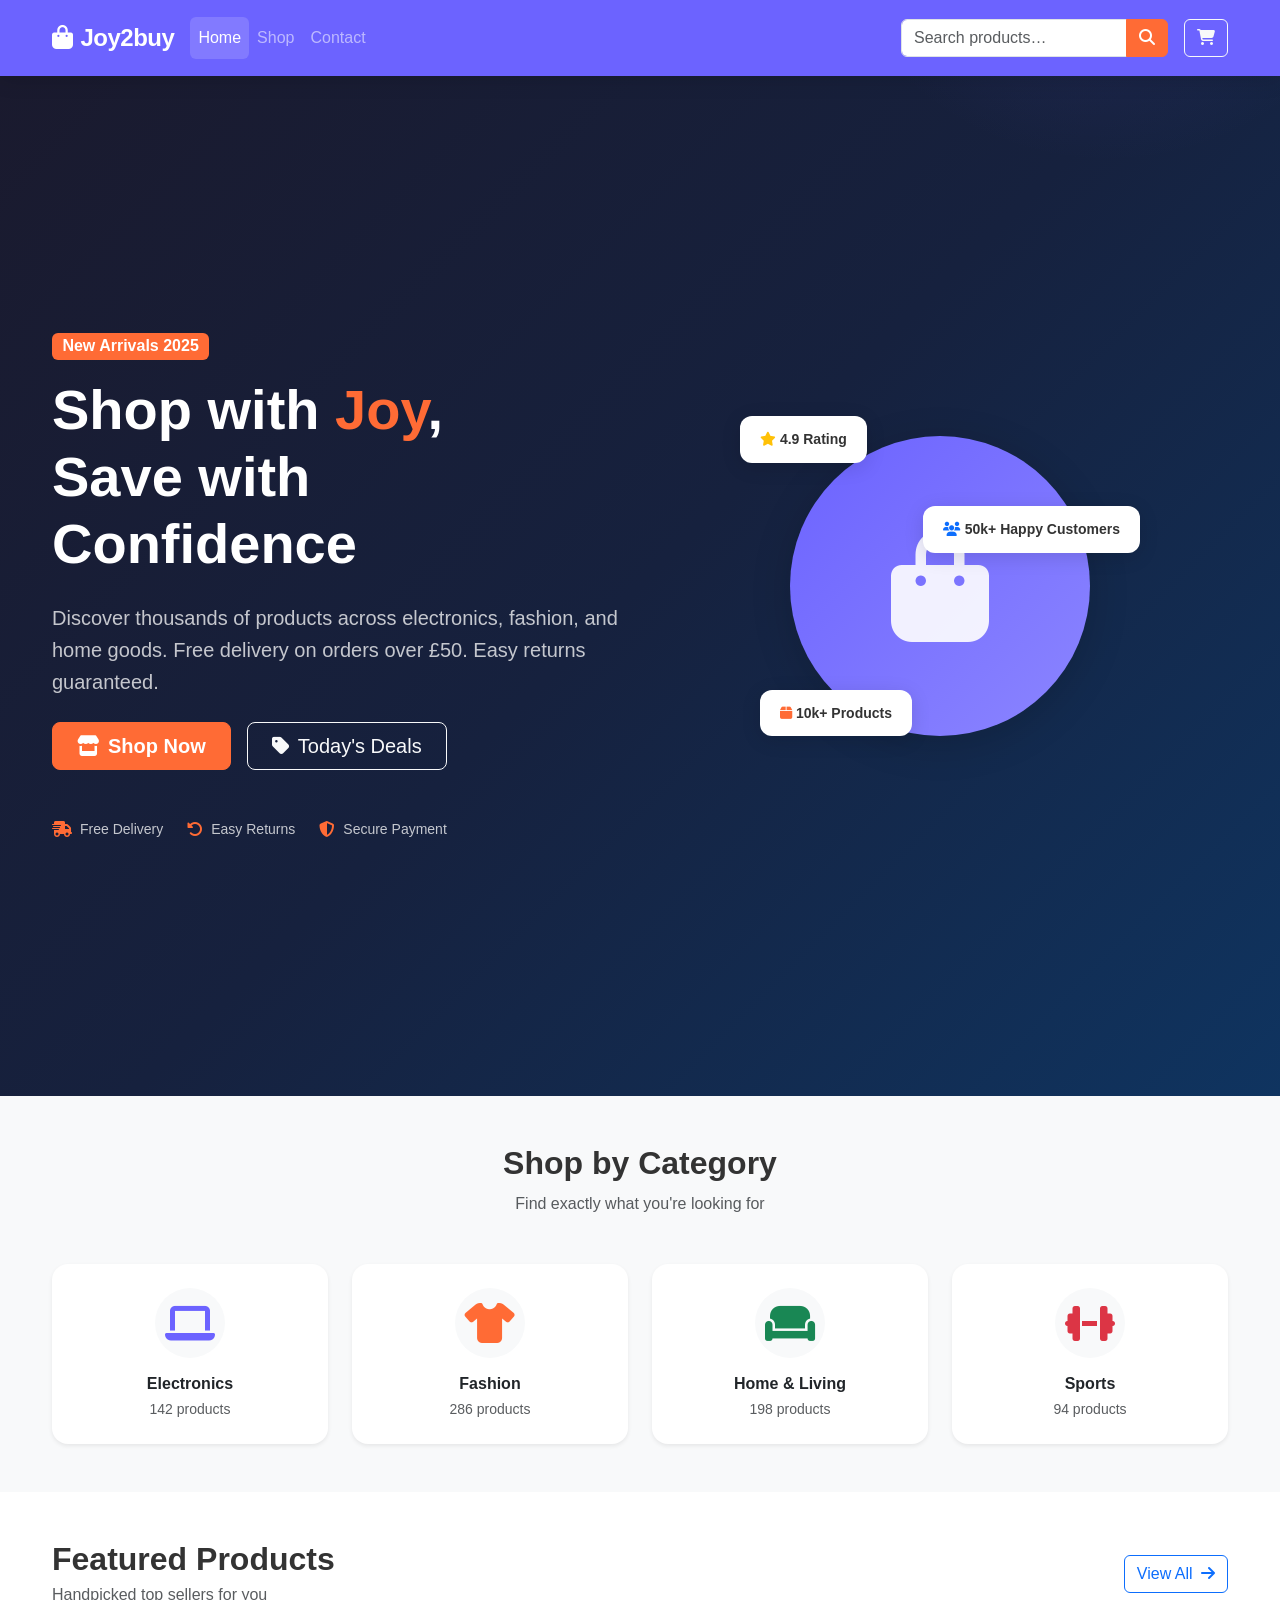
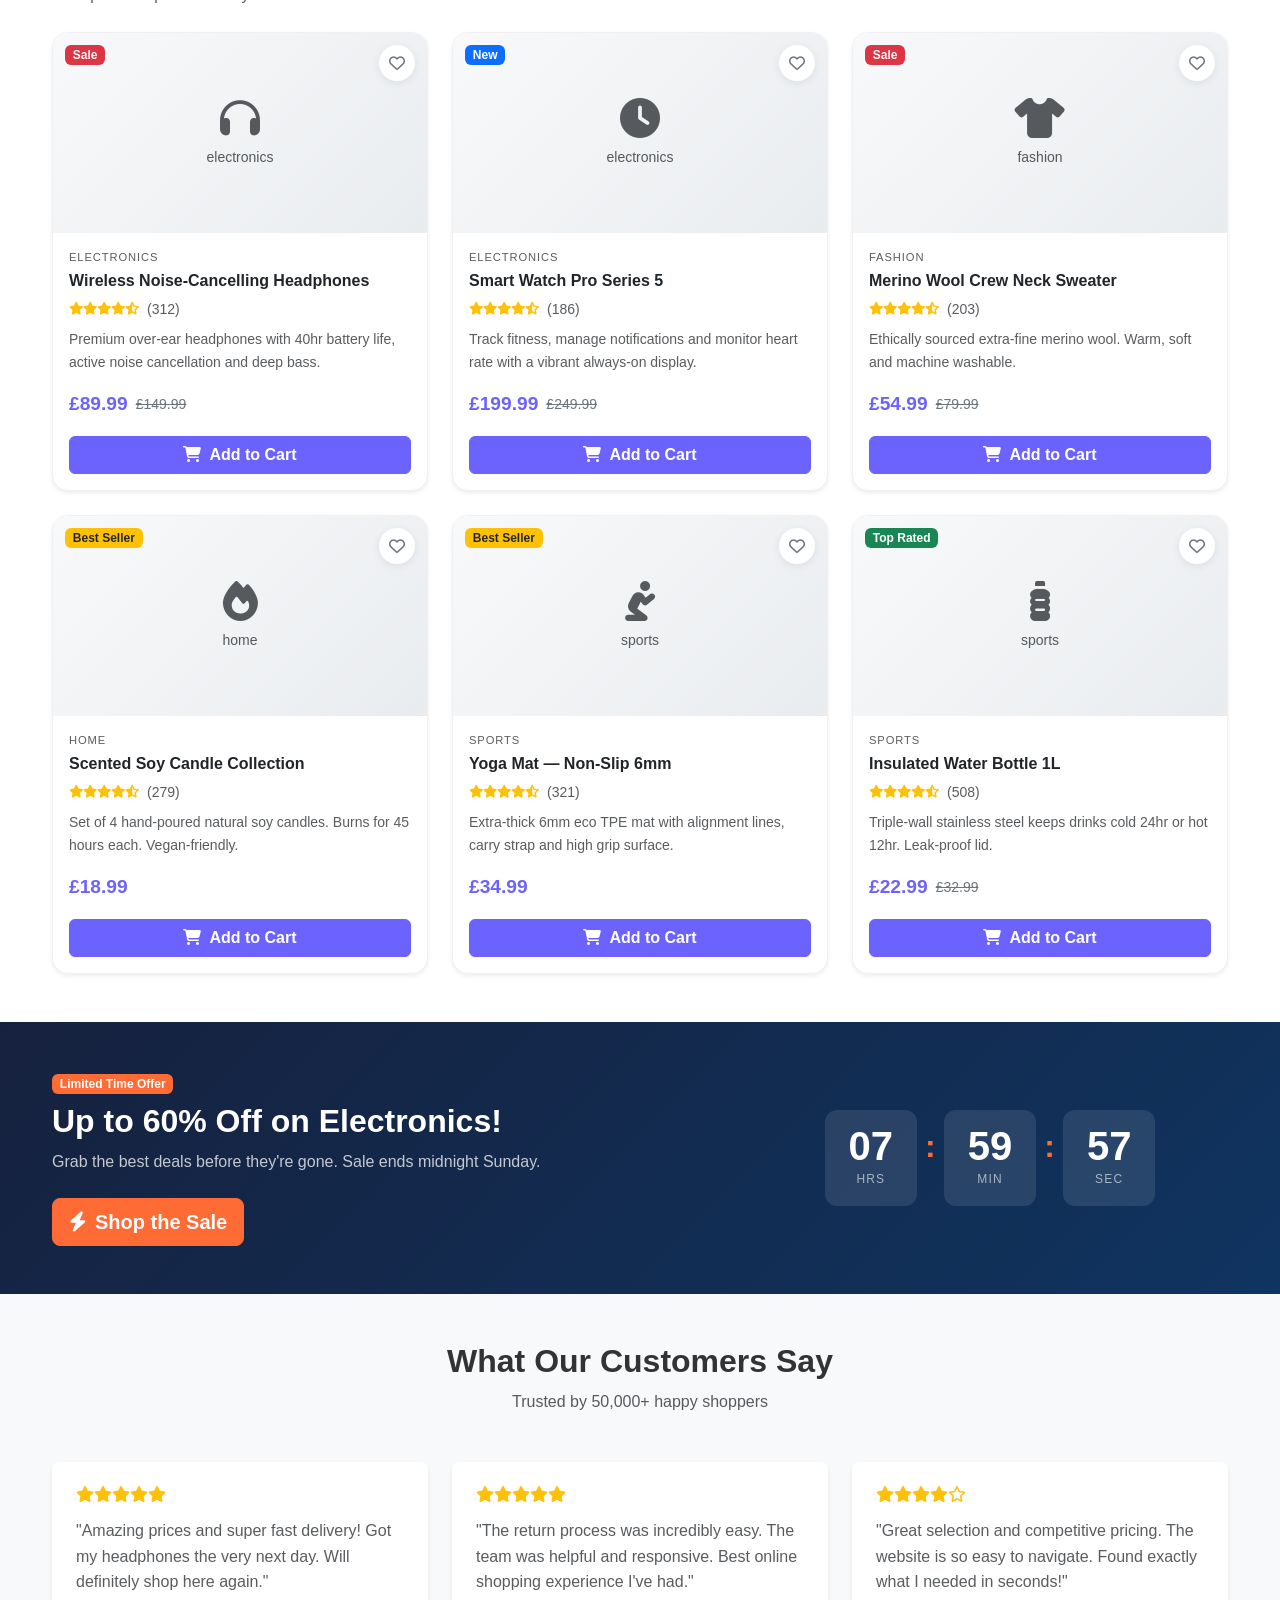
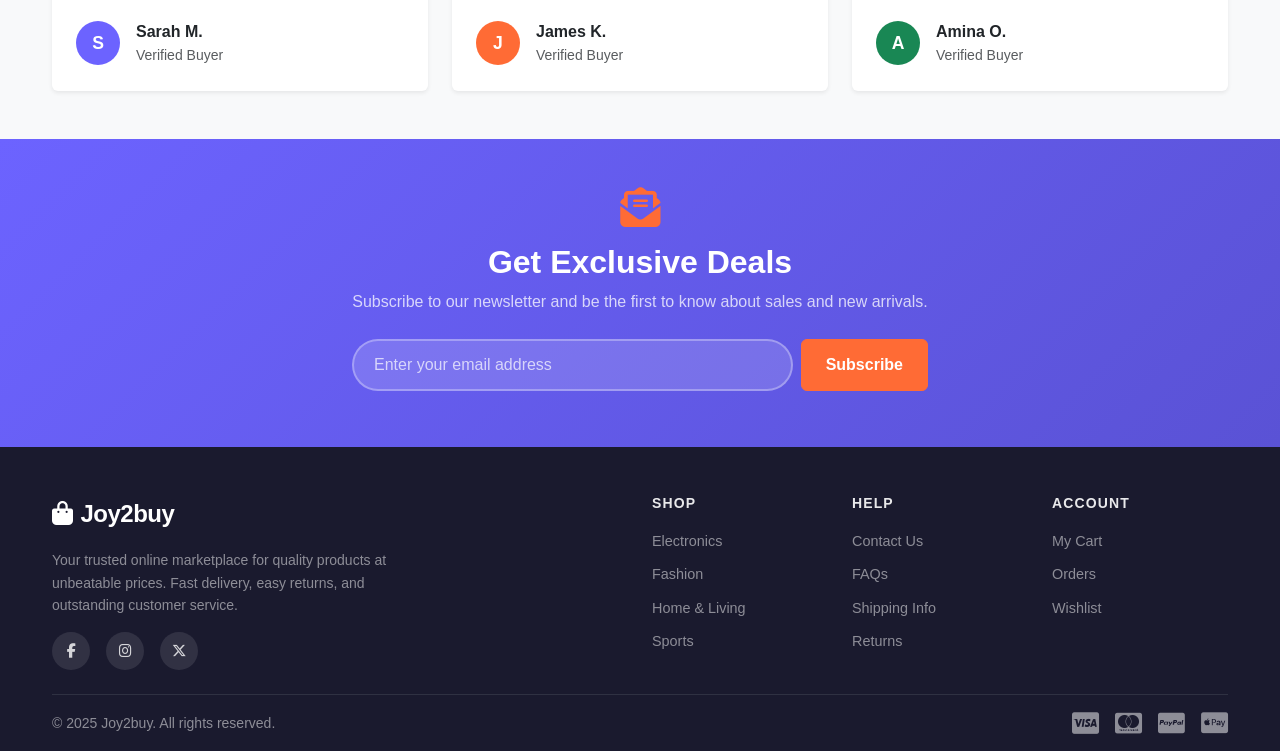
==== index.html @ eb39b6a8 "Add files via upload" ====
<!DOCTYPE html>
<html lang="en">
<head>
  <meta charset="UTF-8" />
  <meta name="viewport" content="width=device-width, initial-scale=1.0" />
  <meta name="description" content="Joy2buy - Your one-stop online shop for electronics, fashion, and home goods. Shop the best deals today." />
  <title>Joy2buy | Shop with Joy</title>

  <!-- Bootstrap 5 CSS (CDN) -->
  <link rel="stylesheet" href="https://cdn.jsdelivr.net/npm/bootstrap@5.3.2/dist/css/bootstrap.min.css" />
  <!-- Font Awesome (CDN) -->
  <link rel="stylesheet" href="https://cdnjs.cloudflare.com/ajax/libs/font-awesome/6.5.0/css/all.min.css" />
  <!-- Custom CSS -->
  <link rel="stylesheet" href="assets/css/style.css" />
</head>
<body>

  <!-- ========== NAVBAR ========== -->
  <nav class="navbar navbar-expand-lg navbar-dark bg-primary-custom sticky-top" aria-label="Main navigation">
    <div class="container">
      <a class="navbar-brand fw-bold fs-3" href="index.html" aria-label="Joy2buy Home">
        <i class="fa-solid fa-bag-shopping me-2" aria-hidden="true"></i>Joy2buy
      </a>
      <button class="navbar-toggler" type="button" data-bs-toggle="collapse"
        data-bs-target="#mainNav" aria-controls="mainNav"
        aria-expanded="false" aria-label="Toggle navigation">
        <span class="navbar-toggler-icon"></span>
      </button>
      <div class="collapse navbar-collapse" id="mainNav">
        <ul class="navbar-nav me-auto mb-2 mb-lg-0">
          <li class="nav-item">
            <a class="nav-link active" aria-current="page" href="index.html">Home</a>
          </li>
          <li class="nav-item">
            <a class="nav-link" href="products.html">Shop</a>
          </li>
          <li class="nav-item">
            <a class="nav-link" href="contact.html">Contact</a>
          </li>
        </ul>
        <!-- Search bar -->
        <form class="d-flex me-3" role="search" id="navSearchForm" action="products.html">
          <div class="input-group">
            <input class="form-control" type="search" name="q" id="navSearch"
              placeholder="Search products…" aria-label="Search products" />
            <button class="btn btn-accent" type="submit" aria-label="Submit search">
              <i class="fa-solid fa-magnifying-glass" aria-hidden="true"></i>
            </button>
          </div>
        </form>
        <!-- Cart icon -->
        <a href="cart.html" class="btn btn-outline-light position-relative" aria-label="View cart">
          <i class="fa-solid fa-cart-shopping" aria-hidden="true"></i>
          <span class="position-absolute top-0 start-100 translate-middle badge rounded-pill bg-accent"
            id="cart-count" aria-label="items in cart">0</span>
        </a>
      </div>
    </div>
  </nav>

  <!-- ========== HERO SECTION ========== -->
  <section class="hero-section" aria-labelledby="hero-heading">
    <div class="container">
      <div class="row align-items-center min-vh-hero">
        <div class="col-lg-6">
          <span class="badge bg-accent fs-6 mb-3">New Arrivals 2025</span>
          <h1 id="hero-heading" class="display-4 fw-bold text-white mb-4">
            Shop with <span class="text-accent">Joy</span>,<br />Save with Confidence
          </h1>
          <p class="lead text-white-75 mb-4">
            Discover thousands of products across electronics, fashion, and home goods.
            Free delivery on orders over £50. Easy returns guaranteed.
          </p>
          <div class="d-flex flex-wrap gap-3">
            <a href="products.html" class="btn btn-accent btn-lg px-4">
              <i class="fa-solid fa-store me-2" aria-hidden="true"></i>Shop Now
            </a>
            <a href="products.html?category=deals" class="btn btn-outline-light btn-lg px-4">
              <i class="fa-solid fa-tag me-2" aria-hidden="true"></i>Today's Deals
            </a>
          </div>
          <!-- Trust badges -->
          <div class="d-flex flex-wrap gap-4 mt-5">
            <div class="trust-badge">
              <i class="fa-solid fa-truck-fast text-accent me-2" aria-hidden="true"></i>
              <small class="text-white-75">Free Delivery</small>
            </div>
            <div class="trust-badge">
              <i class="fa-solid fa-rotate-left text-accent me-2" aria-hidden="true"></i>
              <small class="text-white-75">Easy Returns</small>
            </div>
            <div class="trust-badge">
              <i class="fa-solid fa-shield-halved text-accent me-2" aria-hidden="true"></i>
              <small class="text-white-75">Secure Payment</small>
            </div>
          </div>
        </div>
        <div class="col-lg-6 d-none d-lg-flex justify-content-center">
          <div class="hero-graphic" aria-hidden="true">
            <div class="hero-circle">
              <i class="fa-solid fa-bag-shopping hero-icon"></i>
            </div>
            <div class="floating-card card-1">
              <i class="fa-solid fa-star text-warning"></i> 4.9 Rating
            </div>
            <div class="floating-card card-2">
              <i class="fa-solid fa-box text-accent"></i> 10k+ Products
            </div>
            <div class="floating-card card-3">
              <i class="fa-solid fa-users text-primary"></i> 50k+ Happy Customers
            </div>
          </div>
        </div>
      </div>
    </div>
  </section>

  <!-- ========== CATEGORY SECTION ========== -->
  <section class="py-5 bg-light" aria-labelledby="categories-heading">
    <div class="container">
      <div class="text-center mb-5">
        <h2 id="categories-heading" class="fw-bold">Shop by Category</h2>
        <p class="text-muted">Find exactly what you're looking for</p>
      </div>
      <div class="row g-4">
        <div class="col-6 col-md-3">
          <a href="products.html?category=electronics" class="category-card text-decoration-none">
            <div class="card h-100 border-0 shadow-sm category-card-inner text-center p-4">
              <div class="category-icon mb-3" aria-hidden="true">
                <i class="fa-solid fa-laptop fs-1 text-primary-custom"></i>
              </div>
              <h3 class="h6 fw-bold mb-1">Electronics</h3>
              <p class="small text-muted mb-0">142 products</p>
            </div>
          </a>
        </div>
        <div class="col-6 col-md-3">
          <a href="products.html?category=fashion" class="category-card text-decoration-none">
            <div class="card h-100 border-0 shadow-sm category-card-inner text-center p-4">
              <div class="category-icon mb-3" aria-hidden="true">
                <i class="fa-solid fa-shirt fs-1 text-accent"></i>
              </div>
              <h3 class="h6 fw-bold mb-1">Fashion</h3>
              <p class="small text-muted mb-0">286 products</p>
            </div>
          </a>
        </div>
        <div class="col-6 col-md-3">
          <a href="products.html?category=home" class="category-card text-decoration-none">
            <div class="card h-100 border-0 shadow-sm category-card-inner text-center p-4">
              <div class="category-icon mb-3" aria-hidden="true">
                <i class="fa-solid fa-couch fs-1 text-success"></i>
              </div>
              <h3 class="h6 fw-bold mb-1">Home & Living</h3>
              <p class="small text-muted mb-0">198 products</p>
            </div>
          </a>
        </div>
        <div class="col-6 col-md-3">
          <a href="products.html?category=sports" class="category-card text-decoration-none">
            <div class="card h-100 border-0 shadow-sm category-card-inner text-center p-4">
              <div class="category-icon mb-3" aria-hidden="true">
                <i class="fa-solid fa-dumbbell fs-1 text-danger"></i>
              </div>
              <h3 class="h6 fw-bold mb-1">Sports</h3>
              <p class="small text-muted mb-0">94 products</p>
            </div>
          </a>
        </div>
      </div>
    </div>
  </section>

  <!-- ========== FEATURED PRODUCTS ========== -->
  <section class="py-5" aria-labelledby="featured-heading">
    <div class="container">
      <div class="d-flex justify-content-between align-items-center mb-4">
        <div>
          <h2 id="featured-heading" class="fw-bold mb-1">Featured Products</h2>
          <p class="text-muted mb-0">Handpicked top sellers for you</p>
        </div>
        <a href="products.html" class="btn btn-outline-primary">View All <i class="fa-solid fa-arrow-right ms-1" aria-hidden="true"></i></a>
      </div>
      <!-- Product grid rendered by JS -->
      <div class="row g-4" id="featured-products-grid" aria-live="polite">
        <!-- Products injected by main.js -->
      </div>
    </div>
  </section>

  <!-- ========== DEALS BANNER ========== -->
  <section class="deals-banner py-5" aria-label="Special deals">
    <div class="container">
      <div class="row align-items-center g-4">
        <div class="col-md-7">
          <span class="badge bg-accent mb-2">Limited Time Offer</span>
          <h2 class="fw-bold text-white mb-2">Up to 60% Off on Electronics!</h2>
          <p class="text-white-75 mb-4">Grab the best deals before they're gone. Sale ends midnight Sunday.</p>
          <a href="products.html?category=electronics" class="btn btn-accent btn-lg">
            <i class="fa-solid fa-bolt me-2" aria-hidden="true"></i>Shop the Sale
          </a>
        </div>
        <div class="col-md-5 text-center" aria-hidden="true">
          <div class="deal-countdown-display">
            <div class="countdown-item">
              <span class="countdown-num" id="cd-hours">08</span>
              <span class="countdown-label">Hrs</span>
            </div>
            <div class="countdown-sep">:</div>
            <div class="countdown-item">
              <span class="countdown-num" id="cd-minutes">45</span>
              <span class="countdown-label">Min</span>
            </div>
            <div class="countdown-sep">:</div>
            <div class="countdown-item">
              <span class="countdown-num" id="cd-seconds">30</span>
              <span class="countdown-label">Sec</span>
            </div>
          </div>
        </div>
      </div>
    </div>
  </section>

  <!-- ========== TESTIMONIALS ========== -->
  <section class="py-5 bg-light" aria-labelledby="reviews-heading">
    <div class="container">
      <div class="text-center mb-5">
        <h2 id="reviews-heading" class="fw-bold">What Our Customers Say</h2>
        <p class="text-muted">Trusted by 50,000+ happy shoppers</p>
      </div>
      <div class="row g-4">
        <div class="col-md-4">
          <article class="card border-0 shadow-sm h-100 p-4">
            <div class="d-flex mb-3" aria-label="5 out of 5 stars">
              <i class="fa-solid fa-star text-warning" aria-hidden="true"></i>
              <i class="fa-solid fa-star text-warning" aria-hidden="true"></i>
              <i class="fa-solid fa-star text-warning" aria-hidden="true"></i>
              <i class="fa-solid fa-star text-warning" aria-hidden="true"></i>
              <i class="fa-solid fa-star text-warning" aria-hidden="true"></i>
            </div>
            <blockquote class="card-text text-muted mb-4">
              "Amazing prices and super fast delivery! Got my headphones the very next day. Will definitely shop here again."
            </blockquote>
            <footer class="d-flex align-items-center">
              <div class="avatar-circle me-3 bg-primary-custom text-white" aria-hidden="true">S</div>
              <div>
                <strong>Sarah M.</strong>
                <p class="small text-muted mb-0">Verified Buyer</p>
              </div>
            </footer>
          </article>
        </div>
        <div class="col-md-4">
          <article class="card border-0 shadow-sm h-100 p-4">
            <div class="d-flex mb-3" aria-label="5 out of 5 stars">
              <i class="fa-solid fa-star text-warning" aria-hidden="true"></i>
              <i class="fa-solid fa-star text-warning" aria-hidden="true"></i>
              <i class="fa-solid fa-star text-warning" aria-hidden="true"></i>
              <i class="fa-solid fa-star text-warning" aria-hidden="true"></i>
              <i class="fa-solid fa-star text-warning" aria-hidden="true"></i>
            </div>
            <blockquote class="card-text text-muted mb-4">
              "The return process was incredibly easy. The team was helpful and responsive. Best online shopping experience I've had."
            </blockquote>
            <footer class="d-flex align-items-center">
              <div class="avatar-circle me-3 bg-accent text-white" aria-hidden="true">J</div>
              <div>
                <strong>James K.</strong>
                <p class="small text-muted mb-0">Verified Buyer</p>
              </div>
            </footer>
          </article>
        </div>
        <div class="col-md-4">
          <article class="card border-0 shadow-sm h-100 p-4">
            <div class="d-flex mb-3" aria-label="4 out of 5 stars">
              <i class="fa-solid fa-star text-warning" aria-hidden="true"></i>
              <i class="fa-solid fa-star text-warning" aria-hidden="true"></i>
              <i class="fa-solid fa-star text-warning" aria-hidden="true"></i>
              <i class="fa-solid fa-star text-warning" aria-hidden="true"></i>
              <i class="fa-regular fa-star text-warning" aria-hidden="true"></i>
            </div>
            <blockquote class="card-text text-muted mb-4">
              "Great selection and competitive pricing. The website is so easy to navigate. Found exactly what I needed in seconds!"
            </blockquote>
            <footer class="d-flex align-items-center">
              <div class="avatar-circle me-3 bg-success text-white" aria-hidden="true">A</div>
              <div>
                <strong>Amina O.</strong>
                <p class="small text-muted mb-0">Verified Buyer</p>
              </div>
            </footer>
          </article>
        </div>
      </div>
    </div>
  </section>

  <!-- ========== NEWSLETTER ========== -->
  <section class="newsletter-section py-5" aria-labelledby="newsletter-heading">
    <div class="container">
      <div class="row justify-content-center">
        <div class="col-lg-6 text-center">
          <i class="fa-solid fa-envelope-open-text fs-1 text-accent mb-3" aria-hidden="true"></i>
          <h2 id="newsletter-heading" class="fw-bold text-white mb-2">Get Exclusive Deals</h2>
          <p class="text-white-75 mb-4">Subscribe to our newsletter and be the first to know about sales and new arrivals.</p>
          <form id="newsletter-form" class="d-flex gap-2" novalidate aria-label="Newsletter subscription form">
            <label for="newsletter-email" class="visually-hidden">Email address</label>
            <input type="email" id="newsletter-email" class="form-control"
              placeholder="Enter your email address" required
              aria-required="true" autocomplete="email" />
            <button type="submit" class="btn btn-accent px-4">Subscribe</button>
          </form>
          <div id="newsletter-feedback" role="alert" aria-live="polite" class="mt-2 text-white small"></div>
        </div>
      </div>
    </div>
  </section>

  <!-- ========== FOOTER ========== -->
  <footer class="footer-section pt-5 pb-3" aria-label="Site footer">
    <div class="container">
      <div class="row g-4 mb-4">
        <div class="col-lg-4">
          <a class="navbar-brand fw-bold fs-4 text-white text-decoration-none" href="index.html">
            <i class="fa-solid fa-bag-shopping me-2" aria-hidden="true"></i>Joy2buy
          </a>
          <p class="text-white-50 mt-3 small">
            Your trusted online marketplace for quality products at unbeatable prices.
            Fast delivery, easy returns, and outstanding customer service.
          </p>
          <div class="d-flex gap-3 mt-3">
            <a href="#" class="social-link" aria-label="Follow us on Facebook" rel="noopener noreferrer" target="_blank">
              <i class="fa-brands fa-facebook-f" aria-hidden="true"></i>
            </a>
            <a href="#" class="social-link" aria-label="Follow us on Instagram" rel="noopener noreferrer" target="_blank">
              <i class="fa-brands fa-instagram" aria-hidden="true"></i>
            </a>
            <a href="#" class="social-link" aria-label="Follow us on Twitter" rel="noopener noreferrer" target="_blank">
              <i class="fa-brands fa-x-twitter" aria-hidden="true"></i>
            </a>
          </div>
        </div>
        <div class="col-sm-6 col-lg-2 offset-lg-2">
          <h3 class="footer-heading">Shop</h3>
          <ul class="list-unstyled footer-links">
            <li><a href="products.html?category=electronics">Electronics</a></li>
            <li><a href="products.html?category=fashion">Fashion</a></li>
            <li><a href="products.html?category=home">Home & Living</a></li>
            <li><a href="products.html?category=sports">Sports</a></li>
          </ul>
        </div>
        <div class="col-sm-6 col-lg-2">
          <h3 class="footer-heading">Help</h3>
          <ul class="list-unstyled footer-links">
            <li><a href="contact.html">Contact Us</a></li>
            <li><a href="#">FAQs</a></li>
            <li><a href="#">Shipping Info</a></li>
            <li><a href="#">Returns</a></li>
          </ul>
        </div>
        <div class="col-sm-6 col-lg-2">
          <h3 class="footer-heading">Account</h3>
          <ul class="list-unstyled footer-links">
            <li><a href="cart.html">My Cart</a></li>
            <li><a href="#">Orders</a></li>
            <li><a href="#">Wishlist</a></li>
          </ul>
        </div>
      </div>
      <hr class="border-secondary" />
      <div class="d-flex flex-column flex-md-row justify-content-between align-items-center gap-2">
        <p class="text-white-50 small mb-0">&copy; 2025 Joy2buy. All rights reserved.</p>
        <div class="d-flex gap-3">
          <i class="fa-brands fa-cc-visa fs-4 text-white-50" aria-label="Visa accepted" title="Visa"></i>
          <i class="fa-brands fa-cc-mastercard fs-4 text-white-50" aria-label="Mastercard accepted" title="Mastercard"></i>
          <i class="fa-brands fa-cc-paypal fs-4 text-white-50" aria-label="PayPal accepted" title="PayPal"></i>
          <i class="fa-brands fa-cc-apple-pay fs-4 text-white-50" aria-label="Apple Pay accepted" title="Apple Pay"></i>
        </div>
      </div>
    </div>
  </footer>

  <!-- ========== TOAST NOTIFICATION ========== -->
  <div class="toast-container position-fixed bottom-0 end-0 p-3" aria-live="polite" aria-atomic="true">
    <div id="toast-notification" class="toast align-items-center text-bg-success border-0" role="alert">
      <div class="d-flex">
        <div class="toast-body" id="toast-message">Item added to cart!</div>
        <button type="button" class="btn-close btn-close-white me-2 m-auto"
          data-bs-dismiss="toast" aria-label="Close notification"></button>
      </div>
    </div>
  </div>

  <!-- Bootstrap JS Bundle (CDN) -->
  <script src="https://cdn.jsdelivr.net/npm/bootstrap@5.3.2/dist/js/bootstrap.bundle.min.js"></script>
  <!-- Cart management -->
  <script src="assets/js/cart.js"></script>
  <!-- Main application logic -->
  <script src="assets/js/main.js"></script>
</body>
</html>
---- assets/css/style.css ----
/* ============================================================
   Joy2buy - Main Stylesheet
   Unit 2: Interactive Front End Development
   Uses CSS custom properties, BEM-inspired naming, media queries
   ============================================================ */

/* ==============================
   CSS CUSTOM PROPERTIES (Variables)
   ============================== */
:root {
  --color-primary: #6C63FF;
  --color-primary-dark: #5a52d5;
  --color-primary-light: #8b85ff;
  --color-accent: #FF6B35;
  --color-accent-dark: #e05a28;
  --color-dark: #1a1a2e;
  --color-dark-2: #16213e;
  --color-light: #f8f9fa;
  --color-text: #333333;
  --color-text-muted: #6c757d;
  --color-white: #ffffff;
  --color-success: #28a745;
  --color-danger: #dc3545;
  --color-warning: #ffc107;

  --font-base: 'Segoe UI', Tahoma, Geneva, Verdana, sans-serif;
  --font-size-base: 1rem;
  --line-height-base: 1.6;

  --border-radius-sm: 0.375rem;
  --border-radius-md: 0.75rem;
  --border-radius-lg: 1rem;
  --border-radius-xl: 1.5rem;
  --border-radius-pill: 50rem;

  --shadow-sm: 0 2px 8px rgba(0,0,0,0.08);
  --shadow-md: 0 4px 20px rgba(0,0,0,0.12);
  --shadow-lg: 0 8px 40px rgba(0,0,0,0.16);

  --transition-fast: 0.15s ease;
  --transition-base: 0.3s ease;
  --transition-slow: 0.5s ease;

  --navbar-height: 72px;
}

/* ==============================
   RESET & BASE STYLES
   ============================== */
*,
*::before,
*::after {
  box-sizing: border-box;
}

html {
  scroll-behavior: smooth;
}

body {
  font-family: var(--font-base);
  font-size: var(--font-size-base);
  line-height: var(--line-height-base);
  color: var(--color-text);
  background-color: var(--color-white);
}

/* Focus visible styles for keyboard accessibility */
:focus-visible {
  outline: 3px solid var(--color-primary);
  outline-offset: 2px;
  border-radius: var(--border-radius-sm);
}

/* ==============================
   UTILITY CLASSES
   ============================== */
.text-white-75 { color: rgba(255,255,255,0.75) !important; }
.text-white-50 { color: rgba(255,255,255,0.5) !important; }
.text-primary-custom { color: var(--color-primary) !important; }
.text-accent { color: var(--color-accent) !important; }
.bg-primary-custom { background-color: var(--color-primary) !important; }
.bg-accent { background-color: var(--color-accent) !important; }
.min-vh-hero { min-height: calc(100vh - var(--navbar-height)); }

/* ==============================
   NAVBAR
   ============================== */
.navbar.bg-primary-custom {
  background-color: var(--color-primary) !important;
  box-shadow: var(--shadow-md);
  padding: 0.875rem 0;
}

.navbar-brand {
  font-size: 1.5rem !important;
  letter-spacing: -0.5px;
}

.navbar .nav-link {
  font-weight: 500;
  padding: 0.5rem 1rem;
  border-radius: var(--border-radius-sm);
  transition: background-color var(--transition-fast);
}

.navbar .nav-link:hover,
.navbar .nav-link.active {
  background-color: rgba(255,255,255,0.15);
}

.btn-accent {
  background-color: var(--color-accent);
  border-color: var(--color-accent);
  color: var(--color-white);
  font-weight: 600;
  transition: all var(--transition-base);
}

.btn-accent:hover,
.btn-accent:focus {
  background-color: var(--color-accent-dark);
  border-color: var(--color-accent-dark);
  color: var(--color-white);
  transform: translateY(-1px);
  box-shadow: 0 4px 12px rgba(255,107,53,0.4);
}

.btn-primary-custom {
  background-color: var(--color-primary);
  border-color: var(--color-primary);
  color: var(--color-white);
  font-weight: 600;
  transition: all var(--transition-base);
}

.btn-primary-custom:hover,
.btn-primary-custom:focus {
  background-color: var(--color-primary-dark);
  border-color: var(--color-primary-dark);
  color: var(--color-white);
  transform: translateY(-1px);
  box-shadow: 0 4px 12px rgba(108,99,255,0.4);
}

/* ==============================
   HERO SECTION
   ============================== */
.hero-section {
  background: linear-gradient(135deg, var(--color-dark) 0%, var(--color-dark-2) 50%, #0f3460 100%);
  padding: 5rem 0;
  overflow: hidden;
  position: relative;
}

.hero-section::before {
  content: '';
  position: absolute;
  top: -50%;
  right: -10%;
  width: 600px;
  height: 600px;
  border-radius: 50%;
  background: radial-gradient(circle, rgba(108,99,255,0.15) 0%, transparent 70%);
  pointer-events: none;
}

/* Hero graphic / floating decoration */
.hero-graphic {
  position: relative;
  width: 400px;
  height: 400px;
}

.hero-circle {
  width: 300px;
  height: 300px;
  border-radius: 50%;
  background: linear-gradient(135deg, var(--color-primary), var(--color-primary-light));
  display: flex;
  align-items: center;
  justify-content: center;
  margin: 50px auto;
  box-shadow: var(--shadow-lg);
}

.hero-icon {
  font-size: 7rem;
  color: rgba(255,255,255,0.9);
}

.floating-card {
  position: absolute;
  background: var(--color-white);
  border-radius: var(--border-radius-md);
  padding: 0.75rem 1.25rem;
  font-size: 0.875rem;
  font-weight: 600;
  box-shadow: var(--shadow-md);
  animation: float 3s ease-in-out infinite;
}

.floating-card.card-1 { top: 30px; left: 0; animation-delay: 0s; }
.floating-card.card-2 { bottom: 50px; left: 20px; animation-delay: 1s; }
.floating-card.card-3 { top: 120px; right: 0; animation-delay: 2s; }

@keyframes float {
  0%, 100% { transform: translateY(0); }
  50% { transform: translateY(-10px); }
}

.trust-badge {
  display: flex;
  align-items: center;
}

/* ==============================
   PAGE HEADER (inner pages)
   ============================== */
.page-header {
  background: linear-gradient(135deg, var(--color-light) 0%, #e9ecef 100%);
  border-bottom: 1px solid #dee2e6;
}

.page-header .breadcrumb-item a {
  color: var(--color-primary);
  text-decoration: none;
}

.page-header .breadcrumb-item.active {
  color: var(--color-text-muted);
}

/* ==============================
   CATEGORY CARDS
   ============================== */
.category-card {
  display: block;
  transition: transform var(--transition-base);
}

.category-card:hover {
  transform: translateY(-6px);
}

.category-card-inner {
  border-radius: var(--border-radius-lg) !important;
  transition: box-shadow var(--transition-base);
}

.category-card:hover .category-card-inner {
  box-shadow: var(--shadow-md) !important;
}

.category-icon {
  width: 70px;
  height: 70px;
  border-radius: 50%;
  background-color: var(--color-light);
  display: flex;
  align-items: center;
  justify-content: center;
  margin: 0 auto;
  transition: background-color var(--transition-base);
}

.category-card:hover .category-icon {
  background-color: rgba(108,99,255,0.1);
}

/* ==============================
   PRODUCT CARDS
   ============================== */
.product-card {
  border: 1px solid #f0f0f0 !important;
  border-radius: var(--border-radius-lg) !important;
  overflow: hidden;
  transition: all var(--transition-base);
}

.product-card:hover {
  transform: translateY(-6px);
  box-shadow: var(--shadow-md) !important;
  border-color: var(--color-primary) !important;
}

.product-card .card-img-top {
  height: 200px;
  object-fit: cover;
  background-color: #f8f9fa;
}

/* Placeholder image for products without images */
.product-img-placeholder {
  height: 200px;
  display: flex;
  flex-direction: column;
  align-items: center;
  justify-content: center;
  background: linear-gradient(135deg, #f8f9fa 0%, #e9ecef 100%);
  color: var(--color-text-muted);
}

.product-badge {
  position: absolute;
  top: 12px;
  left: 12px;
  z-index: 1;
}

.product-wishlist-btn {
  position: absolute;
  top: 12px;
  right: 12px;
  width: 36px;
  height: 36px;
  border-radius: 50%;
  background: var(--color-white);
  border: none;
  display: flex;
  align-items: center;
  justify-content: center;
  box-shadow: var(--shadow-sm);
  cursor: pointer;
  color: var(--color-text-muted);
  transition: all var(--transition-fast);
  z-index: 1;
}

.product-wishlist-btn:hover {
  background: #ffe4e6;
  color: var(--color-danger);
}

.product-wishlist-btn.active {
  background: #ffe4e6;
  color: var(--color-danger);
}

.product-rating {
  color: var(--color-warning);
  font-size: 0.8rem;
}

.product-price {
  font-size: 1.2rem;
  font-weight: 700;
  color: var(--color-primary);
}

.product-price-old {
  text-decoration: line-through;
  font-size: 0.875rem;
  color: var(--color-text-muted);
}

.btn-add-to-cart {
  width: 100%;
  background-color: var(--color-primary);
  border-color: var(--color-primary);
  color: var(--color-white);
  font-weight: 600;
  border-radius: var(--border-radius-sm);
  transition: all var(--transition-base);
}

.btn-add-to-cart:hover {
  background-color: var(--color-primary-dark);
  border-color: var(--color-primary-dark);
  color: var(--color-white);
  transform: translateY(-1px);
}

/* ==============================
   FILTER PANEL (Products page)
   ============================== */
.filter-panel {
  border-radius: var(--border-radius-lg) !important;
  position: sticky;
  top: calc(var(--navbar-height) + 1rem);
}

.filter-panel fieldset legend {
  font-size: 0.75rem;
  letter-spacing: 0.05em;
}

/* ==============================
   DEALS BANNER
   ============================== */
.deals-banner {
  background: linear-gradient(135deg, var(--color-dark-2) 0%, #0f3460 100%);
}

.deal-countdown-display {
  display: flex;
  align-items: center;
  justify-content: center;
  gap: 0.5rem;
}

.countdown-item {
  display: flex;
  flex-direction: column;
  align-items: center;
  background: rgba(255,255,255,0.1);
  border-radius: var(--border-radius-md);
  padding: 1rem 1.5rem;
  min-width: 90px;
}

.countdown-num {
  font-size: 2.5rem;
  font-weight: 800;
  color: var(--color-white);
  line-height: 1;
}

.countdown-label {
  font-size: 0.75rem;
  color: rgba(255,255,255,0.6);
  text-transform: uppercase;
  letter-spacing: 0.1em;
  margin-top: 0.25rem;
}

.countdown-sep {
  font-size: 2rem;
  font-weight: 800;
  color: var(--color-accent);
  line-height: 1;
  padding-bottom: 1.5rem;
}

/* ==============================
   TESTIMONIALS
   ============================== */
.avatar-circle {
  width: 44px;
  height: 44px;
  border-radius: 50%;
  display: flex;
  align-items: center;
  justify-content: center;
  font-weight: 700;
  font-size: 1.1rem;
  flex-shrink: 0;
}

/* ==============================
   NEWSLETTER SECTION
   ============================== */
.newsletter-section {
  background: linear-gradient(135deg, var(--color-primary) 0%, var(--color-primary-dark) 100%);
}

.newsletter-section .form-control {
  border-radius: var(--border-radius-pill);
  padding: 0.75rem 1.25rem;
  border: 2px solid rgba(255,255,255,0.3);
  background: rgba(255,255,255,0.15);
  color: var(--color-white);
}

.newsletter-section .form-control::placeholder {
  color: rgba(255,255,255,0.7);
}

.newsletter-section .form-control:focus {
  background: rgba(255,255,255,0.25);
  border-color: rgba(255,255,255,0.6);
  color: var(--color-white);
  box-shadow: none;
  outline: 2px solid rgba(255,255,255,0.5);
}

/* ==============================
   FOOTER
   ============================== */
.footer-section {
  background-color: var(--color-dark);
}

.footer-heading {
  color: rgba(255,255,255,0.9);
  font-size: 0.875rem;
  font-weight: 700;
  text-transform: uppercase;
  letter-spacing: 0.08em;
  margin-bottom: 1rem;
}

.footer-links li {
  margin-bottom: 0.5rem;
}

.footer-links a {
  color: rgba(255,255,255,0.5);
  text-decoration: none;
  font-size: 0.9rem;
  transition: color var(--transition-fast);
}

.footer-links a:hover {
  color: var(--color-white);
}

.social-link {
  width: 38px;
  height: 38px;
  border-radius: 50%;
  background: rgba(255,255,255,0.1);
  color: rgba(255,255,255,0.8);
  display: flex;
  align-items: center;
  justify-content: center;
  text-decoration: none;
  transition: all var(--transition-base);
  font-size: 0.9rem;
}

.social-link:hover {
  background: var(--color-accent);
  color: var(--color-white);
  transform: translateY(-3px);
}

.social-link-dark {
  width: 38px;
  height: 38px;
  border-radius: 50%;
  background: #f0f0f0;
  color: var(--color-dark);
  display: flex;
  align-items: center;
  justify-content: center;
  text-decoration: none;
  transition: all var(--transition-base);
  font-size: 0.9rem;
}

.social-link-dark:hover {
  background: var(--color-primary);
  color: var(--color-white);
  transform: translateY(-3px);
}

/* ==============================
   CART STYLES
   ============================== */
.cart-item {
  background: var(--color-white);
  border: 1px solid #f0f0f0;
  border-radius: var(--border-radius-lg);
  padding: 1.25rem;
  margin-bottom: 1rem;
  transition: box-shadow var(--transition-base);
}

.cart-item:hover {
  box-shadow: var(--shadow-sm);
}

.cart-item-img {
  width: 90px;
  height: 90px;
  object-fit: cover;
  border-radius: var(--border-radius-md);
  background: var(--color-light);
}

.cart-item-img-placeholder {
  width: 90px;
  height: 90px;
  border-radius: var(--border-radius-md);
  background: var(--color-light);
  display: flex;
  align-items: center;
  justify-content: center;
  color: var(--color-text-muted);
  font-size: 1.5rem;
  flex-shrink: 0;
}

.quantity-control {
  display: inline-flex;
  align-items: center;
  border: 1px solid #dee2e6;
  border-radius: var(--border-radius-pill);
  overflow: hidden;
}

.quantity-control .qty-btn {
  width: 32px;
  height: 32px;
  border: none;
  background: var(--color-light);
  color: var(--color-text);
  cursor: pointer;
  display: flex;
  align-items: center;
  justify-content: center;
  transition: background-color var(--transition-fast);
  font-size: 0.875rem;
}

.quantity-control .qty-btn:hover {
  background-color: #dee2e6;
}

.quantity-control .qty-btn:disabled {
  opacity: 0.5;
  cursor: not-allowed;
}

.quantity-control .qty-value {
  width: 44px;
  text-align: center;
  font-weight: 600;
  font-size: 0.9rem;
  background: transparent;
  border: none;
  outline: none;
}

.order-summary-list dt {
  font-weight: 400;
}

/* Order steps in checkout modal */
.checkout-steps {
  gap: 0;
}

.checkout-step {
  display: flex;
  flex-direction: column;
  align-items: center;
  gap: 0.375rem;
}

.step-circle {
  width: 36px;
  height: 36px;
  border-radius: 50%;
  border: 2px solid #dee2e6;
  background: var(--color-white);
  color: var(--color-text-muted);
  display: flex;
  align-items: center;
  justify-content: center;
  font-weight: 700;
  font-size: 0.875rem;
  transition: all var(--transition-base);
}

.checkout-step.active .step-circle,
.checkout-step.completed .step-circle {
  background-color: var(--color-primary);
  border-color: var(--color-primary);
  color: var(--color-white);
}

.step-label {
  font-size: 0.75rem;
  color: var(--color-text-muted);
  font-weight: 500;
}

.checkout-step.active .step-label {
  color: var(--color-primary);
  font-weight: 700;
}

.step-line {
  flex: 1;
  height: 2px;
  background-color: #dee2e6;
  margin: 0 0.5rem;
  margin-bottom: 1.125rem;
  min-width: 40px;
  transition: background-color var(--transition-base);
}

.step-line.completed {
  background-color: var(--color-primary);
}

/* Success animation in checkout */
.success-circle {
  width: 80px;
  height: 80px;
  border-radius: 50%;
  background-color: #d4edda;
  display: flex;
  align-items: center;
  justify-content: center;
  margin: 0 auto;
  animation: scaleIn 0.5s ease;
}

@keyframes scaleIn {
  0% { transform: scale(0); opacity: 0; }
  100% { transform: scale(1); opacity: 1; }
}

/* ==============================
   CONTACT PAGE
   ============================== */
.contact-icon {
  width: 46px;
  height: 46px;
  border-radius: 50%;
  background: rgba(108,99,255,0.1);
  color: var(--color-primary);
  display: flex;
  align-items: center;
  justify-content: center;
  font-size: 1.1rem;
  flex-shrink: 0;
}

/* ==============================
   404 PAGE
   ============================== */
.error-number {
  display: flex;
  align-items: center;
  justify-content: center;
  gap: 0.5rem;
}

.error-4 {
  font-size: 8rem;
  font-weight: 900;
  line-height: 1;
  color: var(--color-primary);
  text-shadow: 4px 4px 20px rgba(108,99,255,0.3);
}

.error-icon {
  font-size: 5rem;
  color: var(--color-accent);
  animation: bounce 2s ease-in-out infinite;
}

@keyframes bounce {
  0%, 100% { transform: translateY(0); }
  50% { transform: translateY(-20px); }
}

/* ==============================
   FORMS - VALIDATION STATES
   ============================== */
.form-control.is-valid,
.form-select.is-valid {
  border-color: var(--color-success);
  background-image: url("data:image/svg+xml,%3csvg xmlns='http://www.w3.org/2000/svg' viewBox='0 0 8 8'%3e%3cpath fill='%2328a745' d='m2.3 6.73.03.03c-.39-.24-.97-.54-1.43-.76.38-.93.96-2.06 1.46-2.97l1.08 1.07C3.44 4.07 3.76 3.5 4.25 3l.09.09C3.77 3.62 3.5 4.23 3.5 4.9c0 .24.04.48.12.71'/%3e%3c/svg%3e");
}

.form-control.is-invalid,
.form-select.is-invalid {
  border-color: var(--color-danger);
}

/* Real-time validation indicator */
.form-control.validated:not(:focus):valid {
  border-color: var(--color-success);
}

.form-control.validated:not(:focus):invalid {
  border-color: var(--color-danger);
}

/* ==============================
   TOAST NOTIFICATIONS
   ============================== */
#toast-notification {
  min-width: 260px;
  border-radius: var(--border-radius-md);
}

#toast-notification.text-bg-error {
  background-color: var(--color-danger) !important;
}

#toast-notification.text-bg-warning {
  background-color: var(--color-warning) !important;
  color: var(--color-dark) !important;
}

/* ==============================
   ACCESSIBILITY HELPERS
   ============================== */
.visually-hidden {
  position: absolute;
  width: 1px;
  height: 1px;
  padding: 0;
  margin: -1px;
  overflow: hidden;
  clip: rect(0,0,0,0);
  white-space: nowrap;
  border: 0;
}

/* Skip to main content link */
.skip-link {
  position: absolute;
  top: -40px;
  left: 0;
  background: var(--color-primary);
  color: var(--color-white);
  padding: 8px 16px;
  z-index: 9999;
  border-radius: 0 0 var(--border-radius-sm) 0;
  text-decoration: none;
  font-weight: 600;
  transition: top var(--transition-fast);
}

.skip-link:focus {
  top: 0;
}

/* ==============================
   RESPONSIVE BREAKPOINTS
   ============================== */

/* Small devices (landscape phones, 576px and up) */
@media (max-width: 575.98px) {
  .hero-section {
    padding: 3rem 0;
    text-align: center;
  }

  .hero-section .d-flex.flex-wrap.gap-3 {
    justify-content: center;
  }

  .hero-section .d-flex.flex-wrap.gap-4 {
    justify-content: center;
  }

  .error-4 {
    font-size: 5rem;
  }

  .error-icon {
    font-size: 3.5rem;
  }

  .countdown-item {
    min-width: 70px;
    padding: 0.75rem 1rem;
  }

  .countdown-num {
    font-size: 2rem;
  }

  .cart-item {
    flex-direction: column;
  }
}

/* Medium devices (tablets, 768px and up) */
@media (max-width: 767.98px) {
  .filter-panel {
    position: static;
  }

  .hero-section .display-4 {
    font-size: 2.2rem;
  }

  .navbar-brand {
    font-size: 1.25rem !important;
  }
}

/* Large devices (desktops, 992px and up) */
@media (min-width: 992px) {
  .hero-section {
    padding: 6rem 0;
  }
}

/* Extra large devices (large desktops, 1200px and up) */
@media (min-width: 1200px) {
  .container {
    max-width: 1200px;
  }
}

/* Print styles */
@media print {
  .navbar,
  .toast-container,
  .newsletter-section,
  .deals-banner {
    display: none !important;
  }

  body {
    font-size: 12pt;
    color: #000;
  }
}
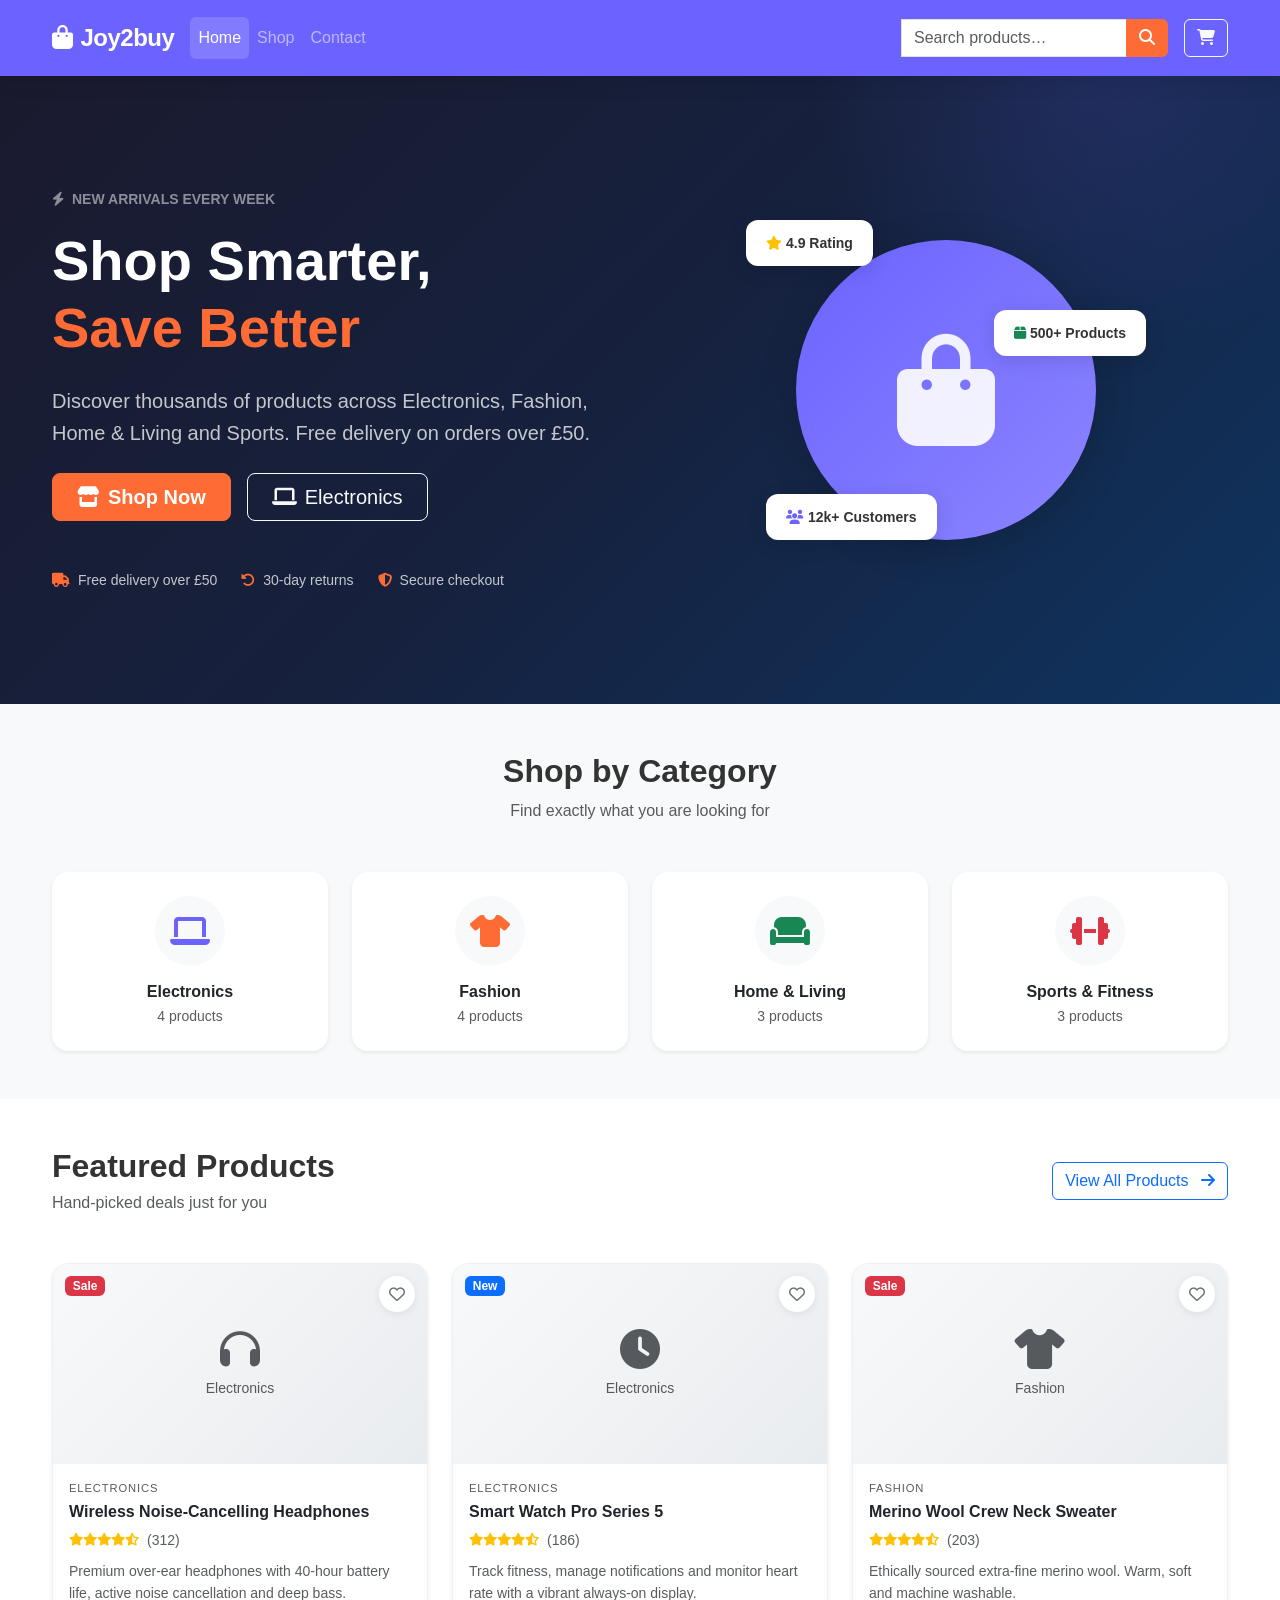
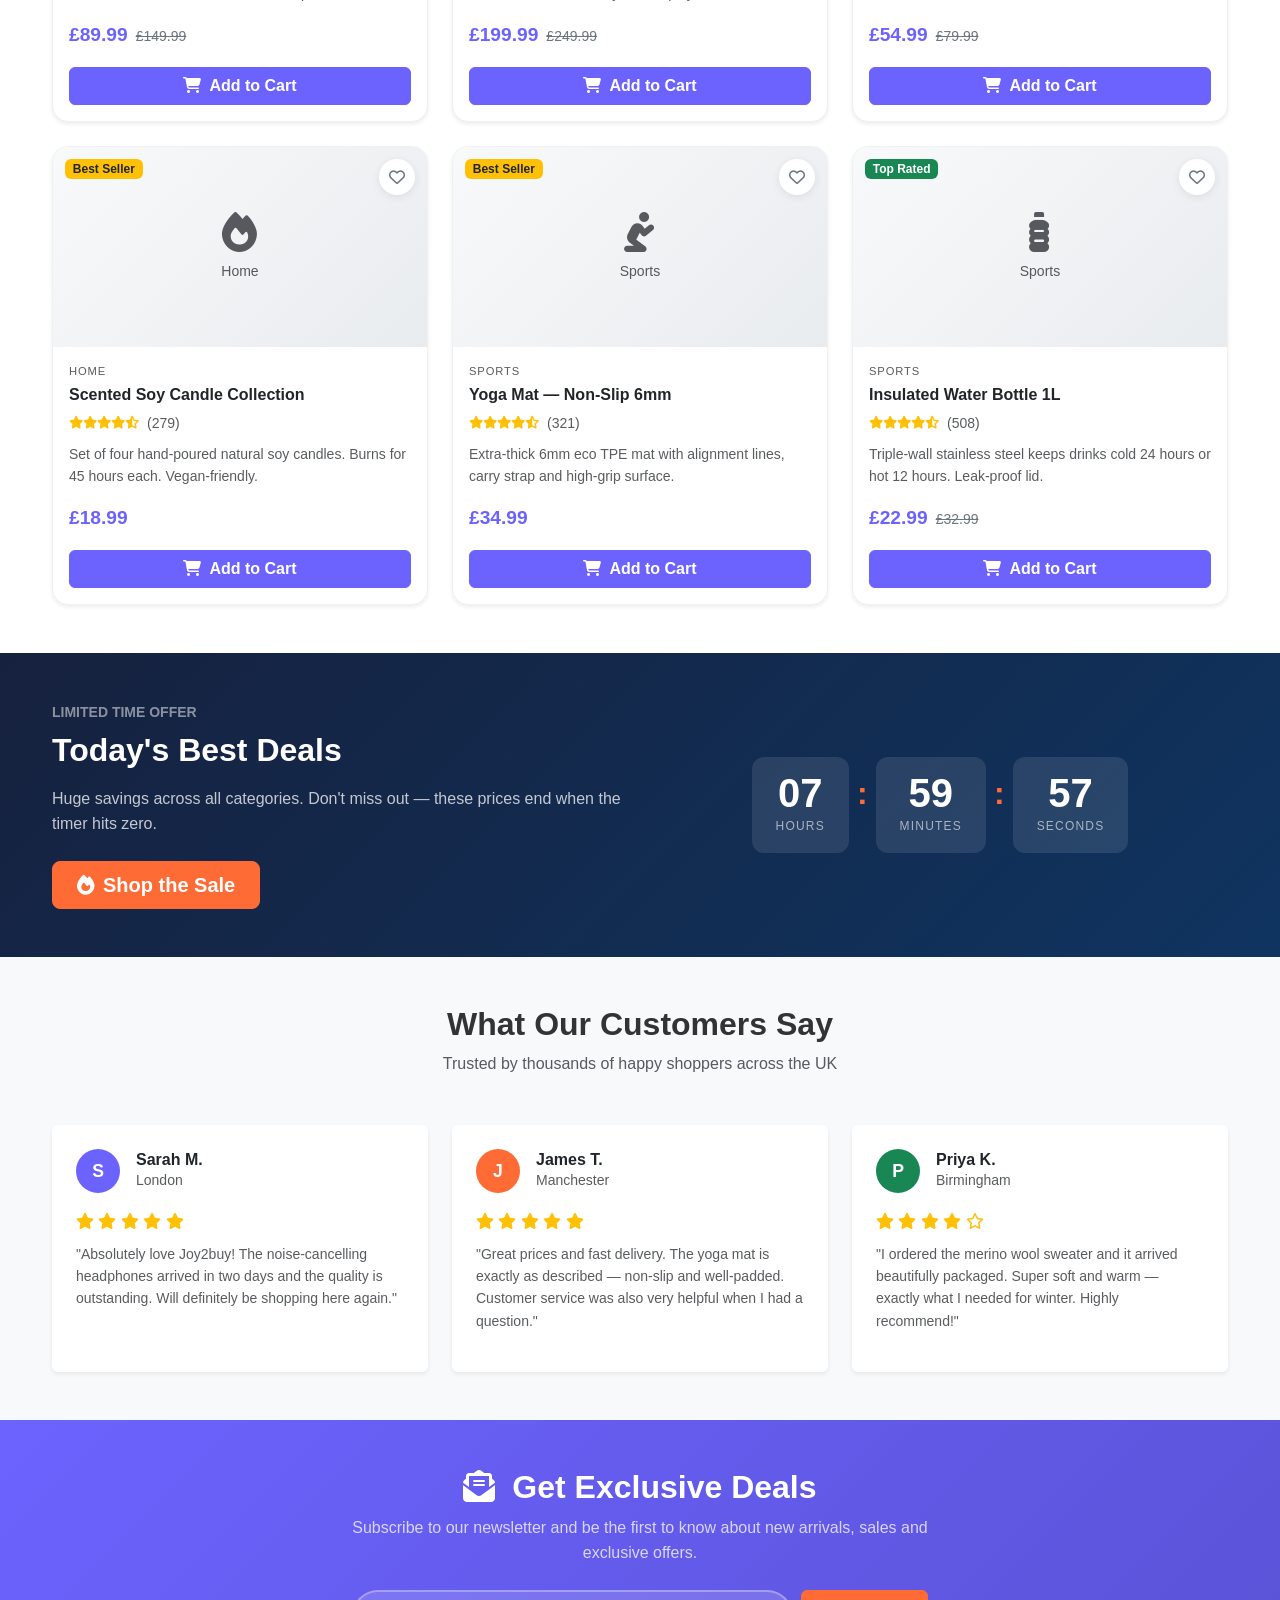
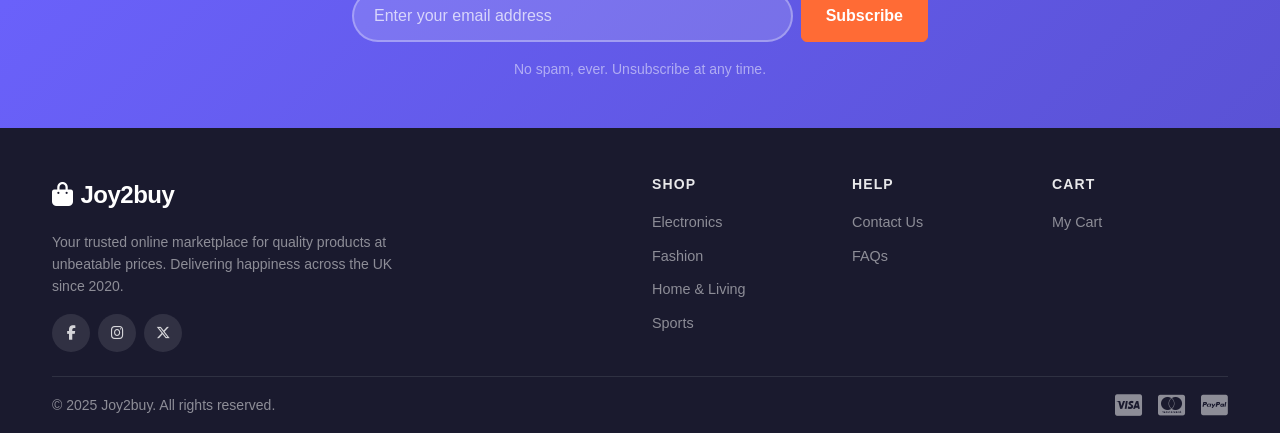
==== commit a75930ad: "Add files via upload" ====
--- a/index.html
+++ b/index.html
@@ -3,27 +3,37 @@
 <head>
   <meta charset="UTF-8" />
   <meta name="viewport" content="width=device-width, initial-scale=1.0" />
-  <meta name="description" content="Joy2buy - Your one-stop online shop for electronics, fashion, and home goods. Shop the best deals today." />
-  <title>Joy2buy | Shop with Joy</title>
-
-  <!-- Bootstrap 5 CSS (CDN) -->
-  <link rel="stylesheet" href="https://cdn.jsdelivr.net/npm/bootstrap@5.3.2/dist/css/bootstrap.min.css" />
-  <!-- Font Awesome (CDN) -->
-  <link rel="stylesheet" href="https://cdnjs.cloudflare.com/ajax/libs/font-awesome/6.5.0/css/all.min.css" />
-  <!-- Custom CSS -->
-  <link rel="stylesheet" href="assets/css/style.css" />
+  <meta name="description" content="Joy2buy — your trusted online marketplace for electronics, fashion, home goods and sports equipment. Discover great deals every day." />
+  <title>Home | Joy2buy</title>
+
+  <!-- Bootstrap 5 CSS -->
+  <link rel="stylesheet"
+    href="https://cdn.jsdelivr.net/npm/bootstrap@5.3.2/dist/css/bootstrap.min.css"
+    integrity="sha384-T3c6CoIi6uLrA9TneNEoa7RxnatzjcDSCmG1MXxSR1GAsXEV/Dwwykc2MPK8M2HN"
+    crossorigin="anonymous" />
+  <!-- Font Awesome 6.5 -->
+  <link rel="stylesheet"
+    href="https://cdnjs.cloudflare.com/ajax/libs/font-awesome/6.5.0/css/all.min.css"
+    crossorigin="anonymous" />
+  <!-- Custom styles -->
+  <link rel="stylesheet" href="css/style.css" />
+  <link rel="stylesheet" href="css/responsive.css" />
 </head>
 <body>
 
+  <!-- Skip to main content (Accessibility / Merit M(i)) -->
+  <a class="skip-link" href="#main-content">Skip to main content</a>
+
   <!-- ========== NAVBAR ========== -->
-  <nav class="navbar navbar-expand-lg navbar-dark bg-primary-custom sticky-top" aria-label="Main navigation">
+  <nav class="navbar navbar-expand-lg navbar-dark bg-primary-custom sticky-top"
+    aria-label="Main navigation">
     <div class="container">
-      <a class="navbar-brand fw-bold fs-3" href="index.html" aria-label="Joy2buy Home">
+      <a class="navbar-brand fw-bold" href="index.html" aria-label="Joy2buy Home">
         <i class="fa-solid fa-bag-shopping me-2" aria-hidden="true"></i>Joy2buy
       </a>
-      <button class="navbar-toggler" type="button" data-bs-toggle="collapse"
-        data-bs-target="#mainNav" aria-controls="mainNav"
-        aria-expanded="false" aria-label="Toggle navigation">
+      <button class="navbar-toggler" type="button"
+        data-bs-toggle="collapse" data-bs-target="#mainNav"
+        aria-controls="mainNav" aria-expanded="false" aria-label="Toggle navigation">
         <span class="navbar-toggler-icon"></span>
       </button>
       <div class="collapse navbar-collapse" id="mainNav">
@@ -38,285 +48,329 @@
             <a class="nav-link" href="contact.html">Contact</a>
           </li>
         </ul>
-        <!-- Search bar -->
-        <form class="d-flex me-3" role="search" id="navSearchForm" action="products.html">
+        <form class="d-flex me-3" role="search" id="navSearchForm" action="products.html" method="get">
           <div class="input-group">
-            <input class="form-control" type="search" name="q" id="navSearch"
+            <label for="navSearch" class="visually-hidden">Search products</label>
+            <input class="form-control" type="search" id="navSearch" name="q"
               placeholder="Search products…" aria-label="Search products" />
             <button class="btn btn-accent" type="submit" aria-label="Submit search">
               <i class="fa-solid fa-magnifying-glass" aria-hidden="true"></i>
             </button>
           </div>
         </form>
-        <!-- Cart icon -->
         <a href="cart.html" class="btn btn-outline-light position-relative" aria-label="View cart">
           <i class="fa-solid fa-cart-shopping" aria-hidden="true"></i>
-          <span class="position-absolute top-0 start-100 translate-middle badge rounded-pill bg-accent"
+          <span class="position-absolute top-0 start-100 translate-middle badge rounded-pill bg-accent d-none"
             id="cart-count" aria-label="items in cart">0</span>
         </a>
       </div>
     </div>
   </nav>
 
-  <!-- ========== HERO SECTION ========== -->
-  <section class="hero-section" aria-labelledby="hero-heading">
-    <div class="container">
-      <div class="row align-items-center min-vh-hero">
-        <div class="col-lg-6">
-          <span class="badge bg-accent fs-6 mb-3">New Arrivals 2025</span>
-          <h1 id="hero-heading" class="display-4 fw-bold text-white mb-4">
-            Shop with <span class="text-accent">Joy</span>,<br />Save with Confidence
-          </h1>
-          <p class="lead text-white-75 mb-4">
-            Discover thousands of products across electronics, fashion, and home goods.
-            Free delivery on orders over £50. Easy returns guaranteed.
-          </p>
-          <div class="d-flex flex-wrap gap-3">
+  <!-- ========== MAIN CONTENT ========== -->
+  <main id="main-content">
+
+    <!-- HERO SECTION -->
+    <section class="hero-section" aria-labelledby="hero-heading">
+      <div class="container">
+        <div class="row align-items-center g-5">
+          <div class="col-lg-6">
+            <p class="text-white-50 text-uppercase fw-semibold small mb-3 letter-spacing-wide">
+              <i class="fa-solid fa-bolt me-2" aria-hidden="true"></i>New arrivals every week
+            </p>
+            <h1 id="hero-heading" class="display-4 fw-bold text-white mb-4">
+              Shop Smarter,<br />
+              <span class="text-accent">Save Better</span>
+            </h1>
+            <p class="text-white-75 lead mb-4">
+              Discover thousands of products across Electronics, Fashion, Home &amp; Living and Sports.
+              Free delivery on orders over £50.
+            </p>
+            <div class="d-flex flex-wrap gap-3 mb-5">
+              <a href="products.html" class="btn btn-accent btn-lg px-4">
+                <i class="fa-solid fa-store me-2" aria-hidden="true"></i>Shop Now
+              </a>
+              <a href="products.html?category=electronics" class="btn btn-outline-light btn-lg px-4">
+                <i class="fa-solid fa-laptop me-2" aria-hidden="true"></i>Electronics
+              </a>
+            </div>
+            <div class="d-flex flex-wrap gap-4">
+              <div class="trust-badge text-white-75 small">
+                <i class="fa-solid fa-truck me-2 text-accent" aria-hidden="true"></i>Free delivery over £50
+              </div>
+              <div class="trust-badge text-white-75 small">
+                <i class="fa-solid fa-rotate-left me-2 text-accent" aria-hidden="true"></i>30-day returns
+              </div>
+              <div class="trust-badge text-white-75 small">
+                <i class="fa-solid fa-shield-halved me-2 text-accent" aria-hidden="true"></i>Secure checkout
+              </div>
+            </div>
+          </div>
+          <div class="col-lg-6 d-none d-lg-flex justify-content-center">
+            <div class="hero-graphic" aria-hidden="true">
+              <div class="hero-circle">
+                <i class="fa-solid fa-bag-shopping hero-icon"></i>
+              </div>
+              <div class="floating-card card-1">
+                <i class="fa-solid fa-star text-warning me-1"></i>4.9 Rating
+              </div>
+              <div class="floating-card card-2">
+                <i class="fa-solid fa-users text-primary-custom me-1"></i>12k+ Customers
+              </div>
+              <div class="floating-card card-3">
+                <i class="fa-solid fa-box text-success me-1"></i>500+ Products
+              </div>
+            </div>
+          </div>
+        </div>
+      </div>
+    </section>
+
+    <!-- CATEGORIES SECTION -->
+    <section class="py-5 bg-light" aria-labelledby="categories-heading">
+      <div class="container">
+        <div class="text-center mb-5">
+          <h2 id="categories-heading" class="fw-bold">Shop by Category</h2>
+          <p class="text-muted">Find exactly what you are looking for</p>
+        </div>
+        <div class="row g-4 justify-content-center">
+          <div class="col-6 col-md-3">
+            <a href="products.html?category=electronics" class="category-card text-decoration-none text-dark">
+              <div class="card border-0 shadow-sm text-center p-4 category-card-inner">
+                <div class="category-icon mb-3">
+                  <i class="fa-solid fa-laptop fs-2 text-primary-custom" aria-hidden="true"></i>
+                </div>
+                <h3 class="h6 fw-bold mb-1">Electronics</h3>
+                <p class="text-muted small mb-0">4 products</p>
+              </div>
+            </a>
+          </div>
+          <div class="col-6 col-md-3">
+            <a href="products.html?category=fashion" class="category-card text-decoration-none text-dark">
+              <div class="card border-0 shadow-sm text-center p-4 category-card-inner">
+                <div class="category-icon mb-3">
+                  <i class="fa-solid fa-shirt fs-2 text-accent" aria-hidden="true"></i>
+                </div>
+                <h3 class="h6 fw-bold mb-1">Fashion</h3>
+                <p class="text-muted small mb-0">4 products</p>
+              </div>
+            </a>
+          </div>
+          <div class="col-6 col-md-3">
+            <a href="products.html?category=home" class="category-card text-decoration-none text-dark">
+              <div class="card border-0 shadow-sm text-center p-4 category-card-inner">
+                <div class="category-icon mb-3">
+                  <i class="fa-solid fa-couch fs-2 text-success" aria-hidden="true"></i>
+                </div>
+                <h3 class="h6 fw-bold mb-1">Home &amp; Living</h3>
+                <p class="text-muted small mb-0">3 products</p>
+              </div>
+            </a>
+          </div>
+          <div class="col-6 col-md-3">
+            <a href="products.html?category=sports" class="category-card text-decoration-none text-dark">
+              <div class="card border-0 shadow-sm text-center p-4 category-card-inner">
+                <div class="category-icon mb-3">
+                  <i class="fa-solid fa-dumbbell fs-2 text-danger" aria-hidden="true"></i>
+                </div>
+                <h3 class="h6 fw-bold mb-1">Sports &amp; Fitness</h3>
+                <p class="text-muted small mb-0">3 products</p>
+              </div>
+            </a>
+          </div>
+        </div>
+      </div>
+    </section>
+
+    <!-- FEATURED PRODUCTS SECTION -->
+    <section class="py-5" aria-labelledby="featured-heading">
+      <div class="container">
+        <div class="d-flex flex-column flex-sm-row justify-content-between align-items-sm-center gap-3 mb-5">
+          <div>
+            <h2 id="featured-heading" class="fw-bold mb-1">Featured Products</h2>
+            <p class="text-muted mb-0">Hand-picked deals just for you</p>
+          </div>
+          <a href="products.html" class="btn btn-outline-primary">
+            View All Products <i class="fa-solid fa-arrow-right ms-2" aria-hidden="true"></i>
+          </a>
+        </div>
+
+        <!-- Loading spinner (shown while JS loads products) -->
+        <div class="section-loader" id="featured-loader" aria-label="Loading featured products">
+          <div class="spinner-border text-primary" role="status">
+            <span class="visually-hidden">Loading featured products…</span>
+          </div>
+        </div>
+
+        <!-- Error message (shown if load fails) -->
+        <div class="section-error d-none" id="featured-error" role="alert" aria-live="assertive"></div>
+
+        <!-- Products injected by app.js -->
+        <div class="row g-4" id="featured-products-grid"
+          aria-live="polite" aria-label="Featured product listings" aria-busy="true">
+        </div>
+      </div>
+    </section>
+
+    <!-- DEALS BANNER -->
+    <section class="deals-banner py-5 text-white" aria-labelledby="deals-heading">
+      <div class="container">
+        <div class="row align-items-center g-4">
+          <div class="col-lg-6">
+            <p class="text-white-50 text-uppercase fw-semibold small mb-2">Limited Time Offer</p>
+            <h2 id="deals-heading" class="fw-bold mb-3">Today's Best Deals</h2>
+            <p class="text-white-75 mb-4">
+              Huge savings across all categories. Don't miss out — these prices end when the timer hits zero.
+            </p>
             <a href="products.html" class="btn btn-accent btn-lg px-4">
-              <i class="fa-solid fa-store me-2" aria-hidden="true"></i>Shop Now
-            </a>
-            <a href="products.html?category=deals" class="btn btn-outline-light btn-lg px-4">
-              <i class="fa-solid fa-tag me-2" aria-hidden="true"></i>Today's Deals
-            </a>
-          </div>
-          <!-- Trust badges -->
-          <div class="d-flex flex-wrap gap-4 mt-5">
-            <div class="trust-badge">
-              <i class="fa-solid fa-truck-fast text-accent me-2" aria-hidden="true"></i>
-              <small class="text-white-75">Free Delivery</small>
+              <i class="fa-solid fa-fire me-2" aria-hidden="true"></i>Shop the Sale
+            </a>
+          </div>
+          <div class="col-lg-6">
+            <div class="deal-countdown-display" aria-label="Time remaining for deals"
+              role="timer" aria-live="off">
+              <div class="countdown-item">
+                <span class="countdown-num" id="cd-hours" aria-label="hours">08</span>
+                <span class="countdown-label">Hours</span>
+              </div>
+              <span class="countdown-sep" aria-hidden="true">:</span>
+              <div class="countdown-item">
+                <span class="countdown-num" id="cd-minutes" aria-label="minutes">00</span>
+                <span class="countdown-label">Minutes</span>
+              </div>
+              <span class="countdown-sep" aria-hidden="true">:</span>
+              <div class="countdown-item">
+                <span class="countdown-num" id="cd-seconds" aria-label="seconds">00</span>
+                <span class="countdown-label">Seconds</span>
+              </div>
             </div>
-            <div class="trust-badge">
-              <i class="fa-solid fa-rotate-left text-accent me-2" aria-hidden="true"></i>
-              <small class="text-white-75">Easy Returns</small>
-            </div>
-            <div class="trust-badge">
-              <i class="fa-solid fa-shield-halved text-accent me-2" aria-hidden="true"></i>
-              <small class="text-white-75">Secure Payment</small>
-            </div>
-          </div>
-        </div>
-        <div class="col-lg-6 d-none d-lg-flex justify-content-center">
-          <div class="hero-graphic" aria-hidden="true">
-            <div class="hero-circle">
-              <i class="fa-solid fa-bag-shopping hero-icon"></i>
-            </div>
-            <div class="floating-card card-1">
-              <i class="fa-solid fa-star text-warning"></i> 4.9 Rating
-            </div>
-            <div class="floating-card card-2">
-              <i class="fa-solid fa-box text-accent"></i> 10k+ Products
-            </div>
-            <div class="floating-card card-3">
-              <i class="fa-solid fa-users text-primary"></i> 50k+ Happy Customers
-            </div>
-          </div>
-        </div>
-      </div>
-    </div>
-  </section>
-
-  <!-- ========== CATEGORY SECTION ========== -->
-  <section class="py-5 bg-light" aria-labelledby="categories-heading">
-    <div class="container">
-      <div class="text-center mb-5">
-        <h2 id="categories-heading" class="fw-bold">Shop by Category</h2>
-        <p class="text-muted">Find exactly what you're looking for</p>
-      </div>
-      <div class="row g-4">
-        <div class="col-6 col-md-3">
-          <a href="products.html?category=electronics" class="category-card text-decoration-none">
-            <div class="card h-100 border-0 shadow-sm category-card-inner text-center p-4">
-              <div class="category-icon mb-3" aria-hidden="true">
-                <i class="fa-solid fa-laptop fs-1 text-primary-custom"></i>
-              </div>
-              <h3 class="h6 fw-bold mb-1">Electronics</h3>
-              <p class="small text-muted mb-0">142 products</p>
-            </div>
-          </a>
-        </div>
-        <div class="col-6 col-md-3">
-          <a href="products.html?category=fashion" class="category-card text-decoration-none">
-            <div class="card h-100 border-0 shadow-sm category-card-inner text-center p-4">
-              <div class="category-icon mb-3" aria-hidden="true">
-                <i class="fa-solid fa-shirt fs-1 text-accent"></i>
-              </div>
-              <h3 class="h6 fw-bold mb-1">Fashion</h3>
-              <p class="small text-muted mb-0">286 products</p>
-            </div>
-          </a>
-        </div>
-        <div class="col-6 col-md-3">
-          <a href="products.html?category=home" class="category-card text-decoration-none">
-            <div class="card h-100 border-0 shadow-sm category-card-inner text-center p-4">
-              <div class="category-icon mb-3" aria-hidden="true">
-                <i class="fa-solid fa-couch fs-1 text-success"></i>
-              </div>
-              <h3 class="h6 fw-bold mb-1">Home & Living</h3>
-              <p class="small text-muted mb-0">198 products</p>
-            </div>
-          </a>
-        </div>
-        <div class="col-6 col-md-3">
-          <a href="products.html?category=sports" class="category-card text-decoration-none">
-            <div class="card h-100 border-0 shadow-sm category-card-inner text-center p-4">
-              <div class="category-icon mb-3" aria-hidden="true">
-                <i class="fa-solid fa-dumbbell fs-1 text-danger"></i>
-              </div>
-              <h3 class="h6 fw-bold mb-1">Sports</h3>
-              <p class="small text-muted mb-0">94 products</p>
-            </div>
-          </a>
-        </div>
-      </div>
-    </div>
-  </section>
-
-  <!-- ========== FEATURED PRODUCTS ========== -->
-  <section class="py-5" aria-labelledby="featured-heading">
-    <div class="container">
-      <div class="d-flex justify-content-between align-items-center mb-4">
-        <div>
-          <h2 id="featured-heading" class="fw-bold mb-1">Featured Products</h2>
-          <p class="text-muted mb-0">Handpicked top sellers for you</p>
-        </div>
-        <a href="products.html" class="btn btn-outline-primary">View All <i class="fa-solid fa-arrow-right ms-1" aria-hidden="true"></i></a>
-      </div>
-      <!-- Product grid rendered by JS -->
-      <div class="row g-4" id="featured-products-grid" aria-live="polite">
-        <!-- Products injected by main.js -->
-      </div>
-    </div>
-  </section>
-
-  <!-- ========== DEALS BANNER ========== -->
-  <section class="deals-banner py-5" aria-label="Special deals">
-    <div class="container">
-      <div class="row align-items-center g-4">
-        <div class="col-md-7">
-          <span class="badge bg-accent mb-2">Limited Time Offer</span>
-          <h2 class="fw-bold text-white mb-2">Up to 60% Off on Electronics!</h2>
-          <p class="text-white-75 mb-4">Grab the best deals before they're gone. Sale ends midnight Sunday.</p>
-          <a href="products.html?category=electronics" class="btn btn-accent btn-lg">
-            <i class="fa-solid fa-bolt me-2" aria-hidden="true"></i>Shop the Sale
-          </a>
-        </div>
-        <div class="col-md-5 text-center" aria-hidden="true">
-          <div class="deal-countdown-display">
-            <div class="countdown-item">
-              <span class="countdown-num" id="cd-hours">08</span>
-              <span class="countdown-label">Hrs</span>
-            </div>
-            <div class="countdown-sep">:</div>
-            <div class="countdown-item">
-              <span class="countdown-num" id="cd-minutes">45</span>
-              <span class="countdown-label">Min</span>
-            </div>
-            <div class="countdown-sep">:</div>
-            <div class="countdown-item">
-              <span class="countdown-num" id="cd-seconds">30</span>
-              <span class="countdown-label">Sec</span>
-            </div>
-          </div>
-        </div>
-      </div>
-    </div>
-  </section>
-
-  <!-- ========== TESTIMONIALS ========== -->
-  <section class="py-5 bg-light" aria-labelledby="reviews-heading">
-    <div class="container">
-      <div class="text-center mb-5">
-        <h2 id="reviews-heading" class="fw-bold">What Our Customers Say</h2>
-        <p class="text-muted">Trusted by 50,000+ happy shoppers</p>
-      </div>
-      <div class="row g-4">
-        <div class="col-md-4">
-          <article class="card border-0 shadow-sm h-100 p-4">
-            <div class="d-flex mb-3" aria-label="5 out of 5 stars">
-              <i class="fa-solid fa-star text-warning" aria-hidden="true"></i>
-              <i class="fa-solid fa-star text-warning" aria-hidden="true"></i>
-              <i class="fa-solid fa-star text-warning" aria-hidden="true"></i>
-              <i class="fa-solid fa-star text-warning" aria-hidden="true"></i>
-              <i class="fa-solid fa-star text-warning" aria-hidden="true"></i>
-            </div>
-            <blockquote class="card-text text-muted mb-4">
-              "Amazing prices and super fast delivery! Got my headphones the very next day. Will definitely shop here again."
-            </blockquote>
-            <footer class="d-flex align-items-center">
-              <div class="avatar-circle me-3 bg-primary-custom text-white" aria-hidden="true">S</div>
-              <div>
-                <strong>Sarah M.</strong>
-                <p class="small text-muted mb-0">Verified Buyer</p>
-              </div>
-            </footer>
-          </article>
-        </div>
-        <div class="col-md-4">
-          <article class="card border-0 shadow-sm h-100 p-4">
-            <div class="d-flex mb-3" aria-label="5 out of 5 stars">
-              <i class="fa-solid fa-star text-warning" aria-hidden="true"></i>
-              <i class="fa-solid fa-star text-warning" aria-hidden="true"></i>
-              <i class="fa-solid fa-star text-warning" aria-hidden="true"></i>
-              <i class="fa-solid fa-star text-warning" aria-hidden="true"></i>
-              <i class="fa-solid fa-star text-warning" aria-hidden="true"></i>
-            </div>
-            <blockquote class="card-text text-muted mb-4">
-              "The return process was incredibly easy. The team was helpful and responsive. Best online shopping experience I've had."
-            </blockquote>
-            <footer class="d-flex align-items-center">
-              <div class="avatar-circle me-3 bg-accent text-white" aria-hidden="true">J</div>
-              <div>
-                <strong>James K.</strong>
-                <p class="small text-muted mb-0">Verified Buyer</p>
-              </div>
-            </footer>
-          </article>
-        </div>
-        <div class="col-md-4">
-          <article class="card border-0 shadow-sm h-100 p-4">
-            <div class="d-flex mb-3" aria-label="4 out of 5 stars">
-              <i class="fa-solid fa-star text-warning" aria-hidden="true"></i>
-              <i class="fa-solid fa-star text-warning" aria-hidden="true"></i>
-              <i class="fa-solid fa-star text-warning" aria-hidden="true"></i>
-              <i class="fa-solid fa-star text-warning" aria-hidden="true"></i>
-              <i class="fa-regular fa-star text-warning" aria-hidden="true"></i>
-            </div>
-            <blockquote class="card-text text-muted mb-4">
-              "Great selection and competitive pricing. The website is so easy to navigate. Found exactly what I needed in seconds!"
-            </blockquote>
-            <footer class="d-flex align-items-center">
-              <div class="avatar-circle me-3 bg-success text-white" aria-hidden="true">A</div>
-              <div>
-                <strong>Amina O.</strong>
-                <p class="small text-muted mb-0">Verified Buyer</p>
-              </div>
-            </footer>
-          </article>
-        </div>
-      </div>
-    </div>
-  </section>
-
-  <!-- ========== NEWSLETTER ========== -->
-  <section class="newsletter-section py-5" aria-labelledby="newsletter-heading">
-    <div class="container">
-      <div class="row justify-content-center">
-        <div class="col-lg-6 text-center">
-          <i class="fa-solid fa-envelope-open-text fs-1 text-accent mb-3" aria-hidden="true"></i>
-          <h2 id="newsletter-heading" class="fw-bold text-white mb-2">Get Exclusive Deals</h2>
-          <p class="text-white-75 mb-4">Subscribe to our newsletter and be the first to know about sales and new arrivals.</p>
-          <form id="newsletter-form" class="d-flex gap-2" novalidate aria-label="Newsletter subscription form">
-            <label for="newsletter-email" class="visually-hidden">Email address</label>
-            <input type="email" id="newsletter-email" class="form-control"
-              placeholder="Enter your email address" required
-              aria-required="true" autocomplete="email" />
-            <button type="submit" class="btn btn-accent px-4">Subscribe</button>
-          </form>
-          <div id="newsletter-feedback" role="alert" aria-live="polite" class="mt-2 text-white small"></div>
-        </div>
-      </div>
-    </div>
-  </section>
+          </div>
+        </div>
+      </div>
+    </section>
+
+    <!-- TESTIMONIALS SECTION -->
+    <section class="py-5 bg-light" aria-labelledby="testimonials-heading">
+      <div class="container">
+        <div class="text-center mb-5">
+          <h2 id="testimonials-heading" class="fw-bold">What Our Customers Say</h2>
+          <p class="text-muted">Trusted by thousands of happy shoppers across the UK</p>
+        </div>
+        <div class="row g-4">
+          <div class="col-md-4">
+            <article class="card border-0 shadow-sm p-4 h-100">
+              <div class="d-flex align-items-center mb-3">
+                <div class="avatar-circle bg-primary-custom text-white me-3">S</div>
+                <div>
+                  <h3 class="h6 fw-bold mb-0">Sarah M.</h3>
+                  <p class="text-muted small mb-0">London</p>
+                </div>
+              </div>
+              <div class="text-warning mb-2" aria-label="5 star rating">
+                <i class="fa-solid fa-star" aria-hidden="true"></i>
+                <i class="fa-solid fa-star" aria-hidden="true"></i>
+                <i class="fa-solid fa-star" aria-hidden="true"></i>
+                <i class="fa-solid fa-star" aria-hidden="true"></i>
+                <i class="fa-solid fa-star" aria-hidden="true"></i>
+              </div>
+              <blockquote class="mb-0">
+                <p class="text-muted small">
+                  "Absolutely love Joy2buy! The noise-cancelling headphones arrived in two days and
+                  the quality is outstanding. Will definitely be shopping here again."
+                </p>
+              </blockquote>
+            </article>
+          </div>
+          <div class="col-md-4">
+            <article class="card border-0 shadow-sm p-4 h-100">
+              <div class="d-flex align-items-center mb-3">
+                <div class="avatar-circle bg-accent text-white me-3">J</div>
+                <div>
+                  <h3 class="h6 fw-bold mb-0">James T.</h3>
+                  <p class="text-muted small mb-0">Manchester</p>
+                </div>
+              </div>
+              <div class="text-warning mb-2" aria-label="5 star rating">
+                <i class="fa-solid fa-star" aria-hidden="true"></i>
+                <i class="fa-solid fa-star" aria-hidden="true"></i>
+                <i class="fa-solid fa-star" aria-hidden="true"></i>
+                <i class="fa-solid fa-star" aria-hidden="true"></i>
+                <i class="fa-solid fa-star" aria-hidden="true"></i>
+              </div>
+              <blockquote class="mb-0">
+                <p class="text-muted small">
+                  "Great prices and fast delivery. The yoga mat is exactly as described — non-slip
+                  and well-padded. Customer service was also very helpful when I had a question."
+                </p>
+              </blockquote>
+            </article>
+          </div>
+          <div class="col-md-4">
+            <article class="card border-0 shadow-sm p-4 h-100">
+              <div class="d-flex align-items-center mb-3">
+                <div class="avatar-circle bg-success text-white me-3">P</div>
+                <div>
+                  <h3 class="h6 fw-bold mb-0">Priya K.</h3>
+                  <p class="text-muted small mb-0">Birmingham</p>
+                </div>
+              </div>
+              <div class="text-warning mb-2" aria-label="4 star rating">
+                <i class="fa-solid fa-star" aria-hidden="true"></i>
+                <i class="fa-solid fa-star" aria-hidden="true"></i>
+                <i class="fa-solid fa-star" aria-hidden="true"></i>
+                <i class="fa-solid fa-star" aria-hidden="true"></i>
+                <i class="fa-regular fa-star" aria-hidden="true"></i>
+              </div>
+              <blockquote class="mb-0">
+                <p class="text-muted small">
+                  "I ordered the merino wool sweater and it arrived beautifully packaged.
+                  Super soft and warm — exactly what I needed for winter. Highly recommend!"
+                </p>
+              </blockquote>
+            </article>
+          </div>
+        </div>
+      </div>
+    </section>
+
+    <!-- NEWSLETTER SECTION -->
+    <section class="newsletter-section py-5" aria-labelledby="newsletter-heading">
+      <div class="container">
+        <div class="row justify-content-center text-center">
+          <div class="col-lg-6">
+            <h2 id="newsletter-heading" class="fw-bold text-white mb-2">
+              <i class="fa-solid fa-envelope-open-text me-2" aria-hidden="true"></i>
+              Get Exclusive Deals
+            </h2>
+            <p class="text-white-75 mb-4">
+              Subscribe to our newsletter and be the first to know about new arrivals,
+              sales and exclusive offers.
+            </p>
+            <form id="newsletter-form" aria-label="Newsletter subscription form" novalidate>
+              <div class="d-flex gap-2">
+                <div class="flex-grow-1">
+                  <label for="newsletter-email" class="visually-hidden">Email address</label>
+                  <input type="email" id="newsletter-email" class="form-control"
+                    placeholder="Enter your email address"
+                    aria-label="Email address for newsletter" autocomplete="email"
+                    required aria-required="true" />
+                </div>
+                <button type="submit" class="btn btn-accent px-4" aria-label="Subscribe to newsletter">
+                  Subscribe
+                </button>
+              </div>
+              <div id="newsletter-feedback" class="text-white-75 small mt-2"
+                aria-live="polite" aria-atomic="true"></div>
+            </form>
+            <p class="text-white-50 small mt-3 mb-0">
+              No spam, ever. Unsubscribe at any time.
+            </p>
+          </div>
+        </div>
+      </div>
+    </section>
+
+  </main>
 
   <!-- ========== FOOTER ========== -->
   <footer class="footer-section pt-5 pb-3" aria-label="Site footer">
@@ -328,16 +382,22 @@
           </a>
           <p class="text-white-50 mt-3 small">
             Your trusted online marketplace for quality products at unbeatable prices.
-            Fast delivery, easy returns, and outstanding customer service.
+            Delivering happiness across the UK since 2020.
           </p>
-          <div class="d-flex gap-3 mt-3">
-            <a href="#" class="social-link" aria-label="Follow us on Facebook" rel="noopener noreferrer" target="_blank">
+          <div class="d-flex gap-2 mt-3">
+            <a href="https://facebook.com" class="social-link"
+              aria-label="Follow us on Facebook (opens in a new tab)"
+              rel="noopener noreferrer" target="_blank">
               <i class="fa-brands fa-facebook-f" aria-hidden="true"></i>
             </a>
-            <a href="#" class="social-link" aria-label="Follow us on Instagram" rel="noopener noreferrer" target="_blank">
+            <a href="https://instagram.com" class="social-link"
+              aria-label="Follow us on Instagram (opens in a new tab)"
+              rel="noopener noreferrer" target="_blank">
               <i class="fa-brands fa-instagram" aria-hidden="true"></i>
             </a>
-            <a href="#" class="social-link" aria-label="Follow us on Twitter" rel="noopener noreferrer" target="_blank">
+            <a href="https://twitter.com" class="social-link"
+              aria-label="Follow us on X (formerly Twitter) (opens in a new tab)"
+              rel="noopener noreferrer" target="_blank">
               <i class="fa-brands fa-x-twitter" aria-hidden="true"></i>
             </a>
           </div>
@@ -347,7 +407,7 @@
           <ul class="list-unstyled footer-links">
             <li><a href="products.html?category=electronics">Electronics</a></li>
             <li><a href="products.html?category=fashion">Fashion</a></li>
-            <li><a href="products.html?category=home">Home & Living</a></li>
+            <li><a href="products.html?category=home">Home &amp; Living</a></li>
             <li><a href="products.html?category=sports">Sports</a></li>
           </ul>
         </div>
@@ -355,49 +415,51 @@
           <h3 class="footer-heading">Help</h3>
           <ul class="list-unstyled footer-links">
             <li><a href="contact.html">Contact Us</a></li>
-            <li><a href="#">FAQs</a></li>
-            <li><a href="#">Shipping Info</a></li>
-            <li><a href="#">Returns</a></li>
+            <li><a href="contact.html#faq-heading">FAQs</a></li>
           </ul>
         </div>
         <div class="col-sm-6 col-lg-2">
-          <h3 class="footer-heading">Account</h3>
+          <h3 class="footer-heading">Cart</h3>
           <ul class="list-unstyled footer-links">
             <li><a href="cart.html">My Cart</a></li>
-            <li><a href="#">Orders</a></li>
-            <li><a href="#">Wishlist</a></li>
           </ul>
         </div>
       </div>
       <hr class="border-secondary" />
       <div class="d-flex flex-column flex-md-row justify-content-between align-items-center gap-2">
         <p class="text-white-50 small mb-0">&copy; 2025 Joy2buy. All rights reserved.</p>
-        <div class="d-flex gap-3">
-          <i class="fa-brands fa-cc-visa fs-4 text-white-50" aria-label="Visa accepted" title="Visa"></i>
-          <i class="fa-brands fa-cc-mastercard fs-4 text-white-50" aria-label="Mastercard accepted" title="Mastercard"></i>
-          <i class="fa-brands fa-cc-paypal fs-4 text-white-50" aria-label="PayPal accepted" title="PayPal"></i>
-          <i class="fa-brands fa-cc-apple-pay fs-4 text-white-50" aria-label="Apple Pay accepted" title="Apple Pay"></i>
+        <div class="d-flex gap-3" aria-label="Accepted payment methods">
+          <i class="fa-brands fa-cc-visa fs-4 text-white-50" aria-label="Visa" title="Visa"></i>
+          <i class="fa-brands fa-cc-mastercard fs-4 text-white-50" aria-label="Mastercard" title="Mastercard"></i>
+          <i class="fa-brands fa-cc-paypal fs-4 text-white-50" aria-label="PayPal" title="PayPal"></i>
         </div>
       </div>
     </div>
   </footer>
 
-  <!-- ========== TOAST NOTIFICATION ========== -->
-  <div class="toast-container position-fixed bottom-0 end-0 p-3" aria-live="polite" aria-atomic="true">
-    <div id="toast-notification" class="toast align-items-center text-bg-success border-0" role="alert">
+  <!-- TOAST NOTIFICATION (aria-live region) -->
+  <div class="toast-container position-fixed bottom-0 end-0 p-3"
+    aria-live="polite" aria-atomic="true">
+    <div id="toast-notification"
+      class="toast align-items-center text-bg-success border-0" role="alert">
       <div class="d-flex">
-        <div class="toast-body" id="toast-message">Item added to cart!</div>
+        <div class="toast-body" id="toast-message"></div>
         <button type="button" class="btn-close btn-close-white me-2 m-auto"
           data-bs-dismiss="toast" aria-label="Close notification"></button>
       </div>
     </div>
   </div>
 
-  <!-- Bootstrap JS Bundle (CDN) -->
-  <script src="https://cdn.jsdelivr.net/npm/bootstrap@5.3.2/dist/js/bootstrap.bundle.min.js"></script>
-  <!-- Cart management -->
-  <script src="assets/js/cart.js"></script>
-  <!-- Main application logic -->
-  <script src="assets/js/main.js"></script>
+  <!-- Bootstrap 5 JS -->
+  <script
+    src="https://cdn.jsdelivr.net/npm/bootstrap@5.3.2/dist/js/bootstrap.bundle.min.js"
+    integrity="sha384-C6RzsynM9kWDrMNeT87bh95OGNyZPhcTNXj1NW7RuBCsyN/o0jlpcV8Qyq46cDfL"
+    crossorigin="anonymous"></script>
+  <!-- App modules — load in dependency order -->
+  <script src="js/api.js"></script>
+  <script src="js/navigation.js"></script>
+  <script src="js/validation.js"></script>
+  <script src="js/app.js"></script>
+
 </body>
 </html>
--- a/css/style.css
+++ b/css/style.css
@@ -0,0 +1,856 @@
+/* ============================================================
+   Joy2buy — Main Stylesheet
+   Unit 2: Interactive Front End Development
+   Gateway Qualifications Level 5 Diploma — Web Application Development
+   ============================================================
+   Sections:
+   1.  CSS Custom Properties
+   2.  Reset & Base
+   3.  Accessibility Helpers
+   4.  Skip Link
+   5.  Loading & Error States
+   6.  Utility Classes
+   7.  Navbar
+   8.  Hero Section
+   9.  Page Header (inner pages)
+   10. Category Cards
+   11. Product Cards
+   12. Filter Panel (products.html)
+   13. Deals Banner & Countdown
+   14. Testimonials
+   15. Newsletter Section
+   16. Footer
+   17. Cart Page
+   18. Checkout Modal
+   19. Contact Page
+   20. 404 Page
+   21. Forms & Validation States
+   22. Toast Notifications
+   23. Print Styles
+   ============================================================ */
+
+/* ============================================================
+   1. CSS CUSTOM PROPERTIES
+   ============================================================ */
+:root {
+  /* Brand colours */
+  --color-primary:       #6c63ff;
+  --color-primary-dark:  #5a52d5;
+  --color-primary-light: #8b85ff;
+  --color-accent:        #ff6b35;
+  --color-accent-dark:   #e05a28;
+
+  /* Neutrals */
+  --color-dark:          #1a1a2e;
+  --color-dark-2:        #16213e;
+  --color-light:         #f8f9fa;
+  --color-text:          #333333;
+  --color-text-muted:    #6c757d;
+  --color-white:         #ffffff;
+
+  /* Semantic */
+  --color-success: #28a745;
+  --color-danger:  #dc3545;
+  --color-warning: #ffc107;
+  --color-info:    #17a2b8;
+
+  /* Typography */
+  --font-base:       'Segoe UI', Tahoma, Geneva, Verdana, sans-serif;
+  --font-size-base:  1rem;
+  --line-height-base: 1.6;
+
+  /* Border radii */
+  --radius-sm:   0.375rem;
+  --radius-md:   0.75rem;
+  --radius-lg:   1rem;
+  --radius-xl:   1.5rem;
+  --radius-pill: 50rem;
+
+  /* Shadows */
+  --shadow-sm: 0 2px 8px rgba(0, 0, 0, 0.08);
+  --shadow-md: 0 4px 20px rgba(0, 0, 0, 0.12);
+  --shadow-lg: 0 8px 40px rgba(0, 0, 0, 0.16);
+
+  /* Transitions */
+  --transition-fast: 0.15s ease;
+  --transition-base: 0.3s ease;
+  --transition-slow: 0.5s ease;
+
+  /* Layout */
+  --navbar-height: 72px;
+}
+
+/* ============================================================
+   2. RESET & BASE
+   ============================================================ */
+*,
+*::before,
+*::after {
+  box-sizing: border-box;
+}
+
+html {
+  scroll-behavior: smooth;
+}
+
+body {
+  font-family: var(--font-base);
+  font-size: var(--font-size-base);
+  line-height: var(--line-height-base);
+  color: var(--color-text);
+  background-color: var(--color-white);
+}
+
+/* ============================================================
+   3. ACCESSIBILITY HELPERS
+   ============================================================ */
+
+/* Visually hidden but available to screen readers */
+.visually-hidden {
+  position: absolute;
+  width: 1px;
+  height: 1px;
+  padding: 0;
+  margin: -1px;
+  overflow: hidden;
+  clip: rect(0, 0, 0, 0);
+  white-space: nowrap;
+  border: 0;
+}
+
+/* Keyboard-only focus ring — WCAG AA compliant 3px outline */
+:focus-visible {
+  outline: 3px solid var(--color-primary);
+  outline-offset: 2px;
+  border-radius: var(--radius-sm);
+}
+
+/* ============================================================
+   4. SKIP LINK
+   ============================================================ */
+.skip-link {
+  position: absolute;
+  top: -48px;
+  left: 0;
+  background: var(--color-primary);
+  color: var(--color-white);
+  padding: 0.5rem 1rem;
+  border-radius: 0 0 var(--radius-sm) 0;
+  text-decoration: none;
+  font-weight: 600;
+  z-index: 9999;
+  transition: top var(--transition-fast);
+}
+
+.skip-link:focus {
+  top: 0;
+}
+
+/* ============================================================
+   5. LOADING & ERROR STATES
+   ============================================================ */
+.section-loader {
+  display: flex;
+  justify-content: center;
+  align-items: center;
+  padding: 3rem 1rem;
+}
+
+.section-error {
+  background-color: #fff5f5;
+  border: 1px solid var(--color-danger);
+  border-radius: var(--radius-md);
+  color: var(--color-danger);
+  padding: 1rem 1.5rem;
+  margin: 1rem 0;
+}
+
+/* ============================================================
+   6. UTILITY CLASSES
+   ============================================================ */
+.text-white-75  { color: rgba(255, 255, 255, 0.75) !important; }
+.text-white-50  { color: rgba(255, 255, 255, 0.5)  !important; }
+.text-primary-custom { color: var(--color-primary) !important; }
+.text-accent    { color: var(--color-accent) !important; }
+.bg-primary-custom   { background-color: var(--color-primary) !important; }
+.bg-accent      { background-color: var(--color-accent) !important; }
+.min-vh-hero    { min-height: calc(100vh - var(--navbar-height)); }
+
+/* Clamp product description to 2 lines */
+.product-desc {
+  display: -webkit-box;
+  -webkit-line-clamp: 2;
+  -webkit-box-orient: vertical;
+  overflow: hidden;
+}
+
+/* Product category label */
+.product-category-label {
+  font-size: 0.7rem;
+  letter-spacing: 0.08em;
+}
+
+/* ============================================================
+   7. NAVBAR
+   ============================================================ */
+.navbar.bg-primary-custom {
+  background-color: var(--color-primary) !important;
+  box-shadow: var(--shadow-md);
+  padding: 0.875rem 0;
+}
+
+.navbar-brand {
+  font-size: 1.5rem !important;
+  letter-spacing: -0.5px;
+}
+
+.navbar .nav-link {
+  font-weight: 500;
+  padding: 0.5rem 1rem;
+  border-radius: var(--radius-sm);
+  transition: background-color var(--transition-fast);
+}
+
+.navbar .nav-link:hover,
+.navbar .nav-link.active {
+  background-color: rgba(255, 255, 255, 0.15);
+}
+
+/* Accent button */
+.btn-accent {
+  background-color: var(--color-accent);
+  border-color: var(--color-accent);
+  color: var(--color-white);
+  font-weight: 600;
+  transition: all var(--transition-base);
+}
+
+.btn-accent:hover,
+.btn-accent:focus {
+  background-color: var(--color-accent-dark);
+  border-color: var(--color-accent-dark);
+  color: var(--color-white);
+  transform: translateY(-1px);
+  box-shadow: 0 4px 12px rgba(255, 107, 53, 0.4);
+}
+
+/* Primary custom button */
+.btn-primary-custom {
+  background-color: var(--color-primary);
+  border-color: var(--color-primary);
+  color: var(--color-white);
+  font-weight: 600;
+  transition: all var(--transition-base);
+}
+
+.btn-primary-custom:hover,
+.btn-primary-custom:focus {
+  background-color: var(--color-primary-dark);
+  border-color: var(--color-primary-dark);
+  color: var(--color-white);
+  transform: translateY(-1px);
+  box-shadow: 0 4px 12px rgba(108, 99, 255, 0.4);
+}
+
+/* ============================================================
+   8. HERO SECTION
+   ============================================================ */
+.hero-section {
+  background: linear-gradient(135deg, var(--color-dark) 0%, var(--color-dark-2) 50%, #0f3460 100%);
+  padding: 5rem 0;
+  overflow: hidden;
+  position: relative;
+}
+
+.hero-section::before {
+  content: '';
+  position: absolute;
+  top: -50%;
+  right: -10%;
+  width: 600px;
+  height: 600px;
+  border-radius: 50%;
+  background: radial-gradient(circle, rgba(108, 99, 255, 0.15) 0%, transparent 70%);
+  pointer-events: none;
+}
+
+.hero-graphic {
+  position: relative;
+  width: 400px;
+  height: 400px;
+}
+
+.hero-circle {
+  width: 300px;
+  height: 300px;
+  border-radius: 50%;
+  background: linear-gradient(135deg, var(--color-primary), var(--color-primary-light));
+  display: flex;
+  align-items: center;
+  justify-content: center;
+  margin: 50px auto;
+  box-shadow: var(--shadow-lg);
+}
+
+.hero-icon {
+  font-size: 7rem;
+  color: rgba(255, 255, 255, 0.9);
+}
+
+.floating-card {
+  position: absolute;
+  background: var(--color-white);
+  border-radius: var(--radius-md);
+  padding: 0.75rem 1.25rem;
+  font-size: 0.875rem;
+  font-weight: 600;
+  box-shadow: var(--shadow-md);
+  animation: float 3s ease-in-out infinite;
+}
+
+.floating-card.card-1 { top: 30px;    left: 0;   animation-delay: 0s; }
+.floating-card.card-2 { bottom: 50px; left: 20px; animation-delay: 1s; }
+.floating-card.card-3 { top: 120px;  right: 0;   animation-delay: 2s; }
+
+@keyframes float {
+  0%, 100% { transform: translateY(0); }
+  50%       { transform: translateY(-10px); }
+}
+
+/* ============================================================
+   9. PAGE HEADER (inner pages)
+   ============================================================ */
+.page-header {
+  background: linear-gradient(135deg, var(--color-light) 0%, #e9ecef 100%);
+  border-bottom: 1px solid #dee2e6;
+}
+
+.page-header .breadcrumb-item a {
+  color: var(--color-primary);
+  text-decoration: none;
+}
+
+.page-header .breadcrumb-item.active {
+  color: var(--color-text-muted);
+}
+
+/* ============================================================
+   10. CATEGORY CARDS
+   ============================================================ */
+.category-card {
+  display: block;
+  transition: transform var(--transition-base);
+}
+
+.category-card:hover {
+  transform: translateY(-6px);
+}
+
+.category-card-inner {
+  border-radius: var(--radius-lg) !important;
+  transition: box-shadow var(--transition-base);
+}
+
+.category-card:hover .category-card-inner {
+  box-shadow: var(--shadow-md) !important;
+}
+
+.category-icon {
+  width: 70px;
+  height: 70px;
+  border-radius: 50%;
+  background-color: var(--color-light);
+  display: flex;
+  align-items: center;
+  justify-content: center;
+  margin: 0 auto;
+  transition: background-color var(--transition-base);
+}
+
+.category-card:hover .category-icon {
+  background-color: rgba(108, 99, 255, 0.1);
+}
+
+/* ============================================================
+   11. PRODUCT CARDS
+   ============================================================ */
+.product-card {
+  border: 1px solid #f0f0f0 !important;
+  border-radius: var(--radius-lg) !important;
+  overflow: hidden;
+  transition: all var(--transition-base);
+}
+
+.product-card:hover {
+  transform: translateY(-6px);
+  box-shadow: var(--shadow-md) !important;
+  border-color: var(--color-primary) !important;
+}
+
+.product-img-placeholder {
+  height: 200px;
+  display: flex;
+  flex-direction: column;
+  align-items: center;
+  justify-content: center;
+  background: linear-gradient(135deg, #f8f9fa 0%, #e9ecef 100%);
+  color: var(--color-text-muted);
+}
+
+.product-badge {
+  position: absolute;
+  top: 12px;
+  left: 12px;
+  z-index: 1;
+}
+
+.product-wishlist-btn {
+  position: absolute;
+  top: 12px;
+  right: 12px;
+  width: 36px;
+  height: 36px;
+  border-radius: 50%;
+  background: var(--color-white);
+  border: none;
+  display: flex;
+  align-items: center;
+  justify-content: center;
+  box-shadow: var(--shadow-sm);
+  cursor: pointer;
+  color: var(--color-text-muted);
+  transition: all var(--transition-fast);
+  z-index: 1;
+}
+
+.product-wishlist-btn:hover {
+  background: #ffe4e6;
+  color: var(--color-danger);
+}
+
+.product-wishlist-btn.active {
+  background: #ffe4e6;
+  color: var(--color-danger);
+}
+
+.product-rating {
+  color: var(--color-warning);
+  font-size: 0.8rem;
+}
+
+.product-price {
+  font-size: 1.2rem;
+  font-weight: 700;
+  color: var(--color-primary);
+}
+
+.product-price-old {
+  text-decoration: line-through;
+  font-size: 0.875rem;
+  color: var(--color-text-muted);
+}
+
+/* ============================================================
+   12. FILTER PANEL (products.html)
+   ============================================================ */
+.filter-panel {
+  border-radius: var(--radius-lg) !important;
+  position: sticky;
+  top: calc(var(--navbar-height) + 1rem);
+}
+
+/* ============================================================
+   13. DEALS BANNER & COUNTDOWN
+   ============================================================ */
+.deals-banner {
+  background: linear-gradient(135deg, var(--color-dark-2) 0%, #0f3460 100%);
+}
+
+.deal-countdown-display {
+  display: flex;
+  align-items: center;
+  justify-content: center;
+  gap: 0.5rem;
+}
+
+.countdown-item {
+  display: flex;
+  flex-direction: column;
+  align-items: center;
+  background: rgba(255, 255, 255, 0.1);
+  border-radius: var(--radius-md);
+  padding: 1rem 1.5rem;
+  min-width: 90px;
+}
+
+.countdown-num {
+  font-size: 2.5rem;
+  font-weight: 800;
+  color: var(--color-white);
+  line-height: 1;
+}
+
+.countdown-label {
+  font-size: 0.75rem;
+  color: rgba(255, 255, 255, 0.6);
+  text-transform: uppercase;
+  letter-spacing: 0.1em;
+  margin-top: 0.25rem;
+}
+
+.countdown-sep {
+  font-size: 2rem;
+  font-weight: 800;
+  color: var(--color-accent);
+  line-height: 1;
+  padding-bottom: 1.5rem;
+}
+
+/* ============================================================
+   14. TESTIMONIALS
+   ============================================================ */
+.avatar-circle {
+  width: 44px;
+  height: 44px;
+  border-radius: 50%;
+  display: flex;
+  align-items: center;
+  justify-content: center;
+  font-weight: 700;
+  font-size: 1.1rem;
+  flex-shrink: 0;
+}
+
+/* ============================================================
+   15. NEWSLETTER SECTION
+   ============================================================ */
+.newsletter-section {
+  background: linear-gradient(135deg, var(--color-primary) 0%, var(--color-primary-dark) 100%);
+}
+
+.newsletter-section .form-control {
+  border-radius: var(--radius-pill);
+  padding: 0.75rem 1.25rem;
+  border: 2px solid rgba(255, 255, 255, 0.3);
+  background: rgba(255, 255, 255, 0.15);
+  color: var(--color-white);
+}
+
+.newsletter-section .form-control::placeholder {
+  color: rgba(255, 255, 255, 0.7);
+}
+
+.newsletter-section .form-control:focus {
+  background: rgba(255, 255, 255, 0.25);
+  border-color: rgba(255, 255, 255, 0.6);
+  color: var(--color-white);
+  box-shadow: none;
+  outline: 2px solid rgba(255, 255, 255, 0.5);
+}
+
+/* ============================================================
+   16. FOOTER
+   ============================================================ */
+.footer-section {
+  background-color: var(--color-dark);
+}
+
+.footer-heading {
+  color: rgba(255, 255, 255, 0.9);
+  font-size: 0.875rem;
+  font-weight: 700;
+  text-transform: uppercase;
+  letter-spacing: 0.08em;
+  margin-bottom: 1rem;
+}
+
+.footer-links li {
+  margin-bottom: 0.5rem;
+}
+
+.footer-links a {
+  color: rgba(255, 255, 255, 0.5);
+  text-decoration: none;
+  font-size: 0.9rem;
+  transition: color var(--transition-fast);
+}
+
+.footer-links a:hover {
+  color: var(--color-white);
+}
+
+.social-link {
+  width: 38px;
+  height: 38px;
+  border-radius: 50%;
+  background: rgba(255, 255, 255, 0.1);
+  color: rgba(255, 255, 255, 0.8);
+  display: flex;
+  align-items: center;
+  justify-content: center;
+  text-decoration: none;
+  transition: all var(--transition-base);
+  font-size: 0.9rem;
+}
+
+.social-link:hover {
+  background: var(--color-accent);
+  color: var(--color-white);
+  transform: translateY(-3px);
+}
+
+.social-link-dark {
+  width: 38px;
+  height: 38px;
+  border-radius: 50%;
+  background: #f0f0f0;
+  color: var(--color-dark);
+  display: flex;
+  align-items: center;
+  justify-content: center;
+  text-decoration: none;
+  transition: all var(--transition-base);
+  font-size: 0.9rem;
+}
+
+.social-link-dark:hover {
+  background: var(--color-primary);
+  color: var(--color-white);
+  transform: translateY(-3px);
+}
+
+/* ============================================================
+   17. CART PAGE
+   ============================================================ */
+.cart-item {
+  background: var(--color-white);
+  border: 1px solid #f0f0f0;
+  border-radius: var(--radius-lg);
+  padding: 1.25rem;
+  margin-bottom: 1rem;
+  transition: box-shadow var(--transition-base);
+}
+
+.cart-item:hover {
+  box-shadow: var(--shadow-sm);
+}
+
+.cart-item-img-placeholder {
+  width: 90px;
+  height: 90px;
+  border-radius: var(--radius-md);
+  background: var(--color-light);
+  display: flex;
+  align-items: center;
+  justify-content: center;
+  color: var(--color-text-muted);
+  font-size: 1.5rem;
+  flex-shrink: 0;
+}
+
+.quantity-control {
+  display: inline-flex;
+  align-items: center;
+  border: 1px solid #dee2e6;
+  border-radius: var(--radius-pill);
+  overflow: hidden;
+}
+
+.quantity-control .qty-btn {
+  width: 32px;
+  height: 32px;
+  border: none;
+  background: var(--color-light);
+  color: var(--color-text);
+  cursor: pointer;
+  display: flex;
+  align-items: center;
+  justify-content: center;
+  transition: background-color var(--transition-fast);
+  font-size: 0.875rem;
+}
+
+.quantity-control .qty-btn:hover {
+  background-color: #dee2e6;
+}
+
+.quantity-control .qty-btn:disabled {
+  opacity: 0.5;
+  cursor: not-allowed;
+}
+
+.quantity-control .qty-value {
+  width: 44px;
+  text-align: center;
+  font-weight: 600;
+  font-size: 0.9rem;
+  background: transparent;
+  border: none;
+  outline: none;
+}
+
+.order-summary-list dt {
+  font-weight: 400;
+}
+
+/* ============================================================
+   18. CHECKOUT MODAL
+   ============================================================ */
+.checkout-steps {
+  gap: 0;
+}
+
+.checkout-step {
+  display: flex;
+  flex-direction: column;
+  align-items: center;
+  gap: 0.375rem;
+}
+
+.step-circle {
+  width: 36px;
+  height: 36px;
+  border-radius: 50%;
+  border: 2px solid #dee2e6;
+  background: var(--color-white);
+  color: var(--color-text-muted);
+  display: flex;
+  align-items: center;
+  justify-content: center;
+  font-weight: 700;
+  font-size: 0.875rem;
+  transition: all var(--transition-base);
+}
+
+.checkout-step.active    .step-circle,
+.checkout-step.completed .step-circle {
+  background-color: var(--color-primary);
+  border-color: var(--color-primary);
+  color: var(--color-white);
+}
+
+.step-label {
+  font-size: 0.75rem;
+  color: var(--color-text-muted);
+  font-weight: 500;
+}
+
+.checkout-step.active .step-label {
+  color: var(--color-primary);
+  font-weight: 700;
+}
+
+.step-line {
+  flex: 1;
+  height: 2px;
+  background-color: #dee2e6;
+  margin: 0 0.5rem;
+  margin-bottom: 1.125rem;
+  min-width: 40px;
+  transition: background-color var(--transition-base);
+}
+
+.step-line.completed {
+  background-color: var(--color-primary);
+}
+
+.success-circle {
+  width: 80px;
+  height: 80px;
+  border-radius: 50%;
+  background-color: #d4edda;
+  display: flex;
+  align-items: center;
+  justify-content: center;
+  margin: 0 auto;
+  animation: scaleIn 0.5s ease;
+}
+
+@keyframes scaleIn {
+  0%   { transform: scale(0); opacity: 0; }
+  100% { transform: scale(1); opacity: 1; }
+}
+
+/* ============================================================
+   19. CONTACT PAGE
+   ============================================================ */
+.contact-icon {
+  width: 46px;
+  height: 46px;
+  border-radius: 50%;
+  background: rgba(108, 99, 255, 0.1);
+  color: var(--color-primary);
+  display: flex;
+  align-items: center;
+  justify-content: center;
+  font-size: 1.1rem;
+  flex-shrink: 0;
+}
+
+/* ============================================================
+   20. 404 PAGE
+   ============================================================ */
+.error-number {
+  display: flex;
+  align-items: center;
+  justify-content: center;
+  gap: 0.5rem;
+}
+
+.error-4 {
+  font-size: 8rem;
+  font-weight: 900;
+  line-height: 1;
+  color: var(--color-primary);
+  text-shadow: 4px 4px 20px rgba(108, 99, 255, 0.3);
+}
+
+.error-icon {
+  font-size: 5rem;
+  color: var(--color-accent);
+  animation: bounce 2s ease-in-out infinite;
+}
+
+@keyframes bounce {
+  0%, 100% { transform: translateY(0); }
+  50%       { transform: translateY(-20px); }
+}
+
+/* ============================================================
+   21. FORMS & VALIDATION STATES
+   ============================================================ */
+.form-control.is-valid,
+.form-select.is-valid {
+  border-color: var(--color-success);
+}
+
+.form-control.is-invalid,
+.form-select.is-invalid {
+  border-color: var(--color-danger);
+}
+
+/* ============================================================
+   22. TOAST NOTIFICATIONS
+   ============================================================ */
+#toast-notification {
+  min-width: 260px;
+  border-radius: var(--radius-md);
+}
+
+/* ============================================================
+   23. PRINT STYLES
+   ============================================================ */
+@media print {
+  .navbar,
+  .toast-container,
+  .newsletter-section,
+  .deals-banner,
+  .skip-link {
+    display: none !important;
+  }
+
+  body {
+    font-size: 12pt;
+    color: #000;
+  }
+}
--- a/css/responsive.css
+++ b/css/responsive.css
@@ -0,0 +1,313 @@
+/* ============================================================
+   Joy2buy — Responsive Stylesheet
+   Unit 2: Interactive Front End Development
+   Gateway Qualifications Level 5 Diploma — Web Application Development
+   ============================================================
+   All media queries use mobile-first min-width breakpoints.
+   Base styles (no media query) target the smallest viewport.
+
+   Breakpoints (matching Bootstrap 5):
+   - Default  → xs  < 576px  (mobile portrait — base styles)
+   - sm       ≥ 576px  (mobile landscape / large phone)
+   - md       ≥ 768px  (tablet)
+   - lg       ≥ 992px  (desktop)
+   - xl       ≥ 1200px (large desktop)
+   ============================================================ */
+
+/* ============================================================
+   BASE (mobile-first, < 576px)
+   Default styles without a media query apply to the smallest
+   viewport. Everything below overrides upward.
+   ============================================================ */
+
+/* Hero — stacked, centred on mobile */
+.hero-section {
+  padding: 3rem 0;
+  text-align: center;
+}
+
+.hero-section .d-flex.flex-wrap.gap-3,
+.hero-section .d-flex.flex-wrap.gap-4 {
+  justify-content: center;
+}
+
+/* Hide decorative floating cards on very small screens */
+.floating-card {
+  display: none;
+}
+
+/* Hero graphic — shrink on mobile */
+.hero-graphic {
+  width: 260px;
+  height: 260px;
+  margin: 0 auto 2rem;
+}
+
+.hero-circle {
+  width: 200px;
+  height: 200px;
+  margin: 30px auto;
+}
+
+.hero-icon {
+  font-size: 5rem;
+}
+
+/* Countdown — compact on mobile */
+.countdown-item {
+  min-width: 64px;
+  padding: 0.625rem 0.75rem;
+}
+
+.countdown-num {
+  font-size: 1.75rem;
+}
+
+/* Error page numbers — scale down */
+.error-4 {
+  font-size: 4.5rem;
+}
+
+.error-icon {
+  font-size: 3rem;
+}
+
+/* Cart items — stack on mobile */
+.cart-item {
+  flex-direction: column;
+}
+
+/* Filter panel — remove sticky positioning on mobile */
+.filter-panel {
+  position: static;
+}
+
+/* Navbar brand — smaller on mobile */
+.navbar-brand {
+  font-size: 1.25rem !important;
+}
+
+/* Page header — reduce padding on mobile */
+.page-header {
+  padding-top: 1.5rem !important;
+  padding-bottom: 1.5rem !important;
+}
+
+/* Hero headline — reduce on mobile */
+.hero-section .display-4 {
+  font-size: 1.9rem;
+}
+
+/* ============================================================
+   sm — Small devices (landscape phones, >= 576px)
+   ============================================================ */
+@media (min-width: 576px) {
+
+  /* Hero — restore inline alignment */
+  .hero-section {
+    text-align: left;
+  }
+
+  .hero-section .d-flex.flex-wrap.gap-3,
+  .hero-section .d-flex.flex-wrap.gap-4 {
+    justify-content: flex-start;
+  }
+
+  /* Countdown items — slightly larger */
+  .countdown-item {
+    min-width: 76px;
+    padding: 0.75rem 1rem;
+  }
+
+  .countdown-num {
+    font-size: 2rem;
+  }
+
+  /* Error numbers — slightly larger */
+  .error-4 {
+    font-size: 6rem;
+  }
+
+  .error-icon {
+    font-size: 4rem;
+  }
+
+  /* Cart items — row again at sm */
+  .cart-item {
+    flex-direction: row;
+  }
+
+}
+
+/* ============================================================
+   md — Medium devices (tablets, >= 768px)
+   ============================================================ */
+@media (min-width: 768px) {
+
+  /* Hero headline — restore size */
+  .hero-section .display-4 {
+    font-size: 2.5rem;
+  }
+
+  /* Countdown — full size */
+  .countdown-item {
+    min-width: 90px;
+    padding: 1rem 1.5rem;
+  }
+
+  .countdown-num {
+    font-size: 2.5rem;
+  }
+
+  /* Floating cards — show from md upwards */
+  .floating-card {
+    display: block;
+  }
+
+  /* Hero graphic — medium size */
+  .hero-graphic {
+    width: 340px;
+    height: 340px;
+    margin: 0;
+  }
+
+  .hero-circle {
+    width: 260px;
+    height: 260px;
+    margin: 40px auto;
+  }
+
+  .hero-icon {
+    font-size: 6.5rem;
+  }
+
+  /* Error numbers — full size */
+  .error-4 {
+    font-size: 8rem;
+  }
+
+  .error-icon {
+    font-size: 5rem;
+  }
+
+  /* Navbar brand — restore size */
+  .navbar-brand {
+    font-size: 1.5rem !important;
+  }
+
+  /* Page header — full padding */
+  .page-header {
+    padding-top: 1.5rem !important;
+    padding-bottom: 1.5rem !important;
+  }
+
+  /* Product grid — 2 columns from md */
+  #featured-products-grid .col-sm-6,
+  #products-grid .col-sm-6 {
+    flex: 0 0 auto;
+    width: 50%;
+  }
+
+}
+
+/* ============================================================
+   lg — Large devices (desktops, >= 992px)
+   ============================================================ */
+@media (min-width: 992px) {
+
+  /* Hero — extra padding on desktop */
+  .hero-section {
+    padding: 6rem 0;
+  }
+
+  /* Hero graphic — full size */
+  .hero-graphic {
+    width: 400px;
+    height: 400px;
+  }
+
+  .hero-circle {
+    width: 300px;
+    height: 300px;
+    margin: 50px auto;
+  }
+
+  .hero-icon {
+    font-size: 7rem;
+  }
+
+  /* Filter panel — sticky on desktop */
+  .filter-panel {
+    position: sticky;
+    top: calc(var(--navbar-height) + 1rem);
+  }
+
+  /* Product grid — 3 columns from lg */
+  #featured-products-grid .col-xl-4,
+  #products-grid .col-xl-4 {
+    flex: 0 0 auto;
+    width: 33.3333%;
+  }
+
+  /* Hero headline — full display size */
+  .hero-section .display-4 {
+    font-size: 3.5rem;
+  }
+
+}
+
+/* ============================================================
+   xl — Extra large devices (>= 1200px)
+   ============================================================ */
+@media (min-width: 1200px) {
+
+  .container {
+    max-width: 1200px;
+  }
+
+  /* More hero breathing room */
+  .hero-section {
+    padding: 7rem 0;
+  }
+
+}
+
+/* ============================================================
+   Hamburger nav — accessibility / keyboard
+   The Bootstrap navbar-toggler handles visibility; these rules
+   ensure the collapsed menu is properly hidden from AT.
+   ============================================================ */
+@media (max-width: 991.98px) {
+
+  /* Ensure collapsed nav is hidden from screen readers */
+  .navbar-collapse:not(.show) {
+    visibility: hidden;
+  }
+
+  .navbar-collapse.show,
+  .navbar-collapse.collapsing {
+    visibility: visible;
+  }
+
+  /* Stack nav links vertically, add spacing */
+  .navbar-collapse .navbar-nav {
+    padding: 0.75rem 0;
+    gap: 0.25rem;
+  }
+
+  .navbar-collapse .nav-link {
+    padding: 0.5rem 0.75rem;
+    width: 100%;
+  }
+
+  /* Move search form and cart button below nav links */
+  .navbar-collapse .d-flex.me-3 {
+    margin-top: 0.75rem;
+  }
+
+  .navbar-collapse a[href="cart.html"] {
+    margin-top: 0.5rem;
+    align-self: flex-start;
+  }
+
+}
